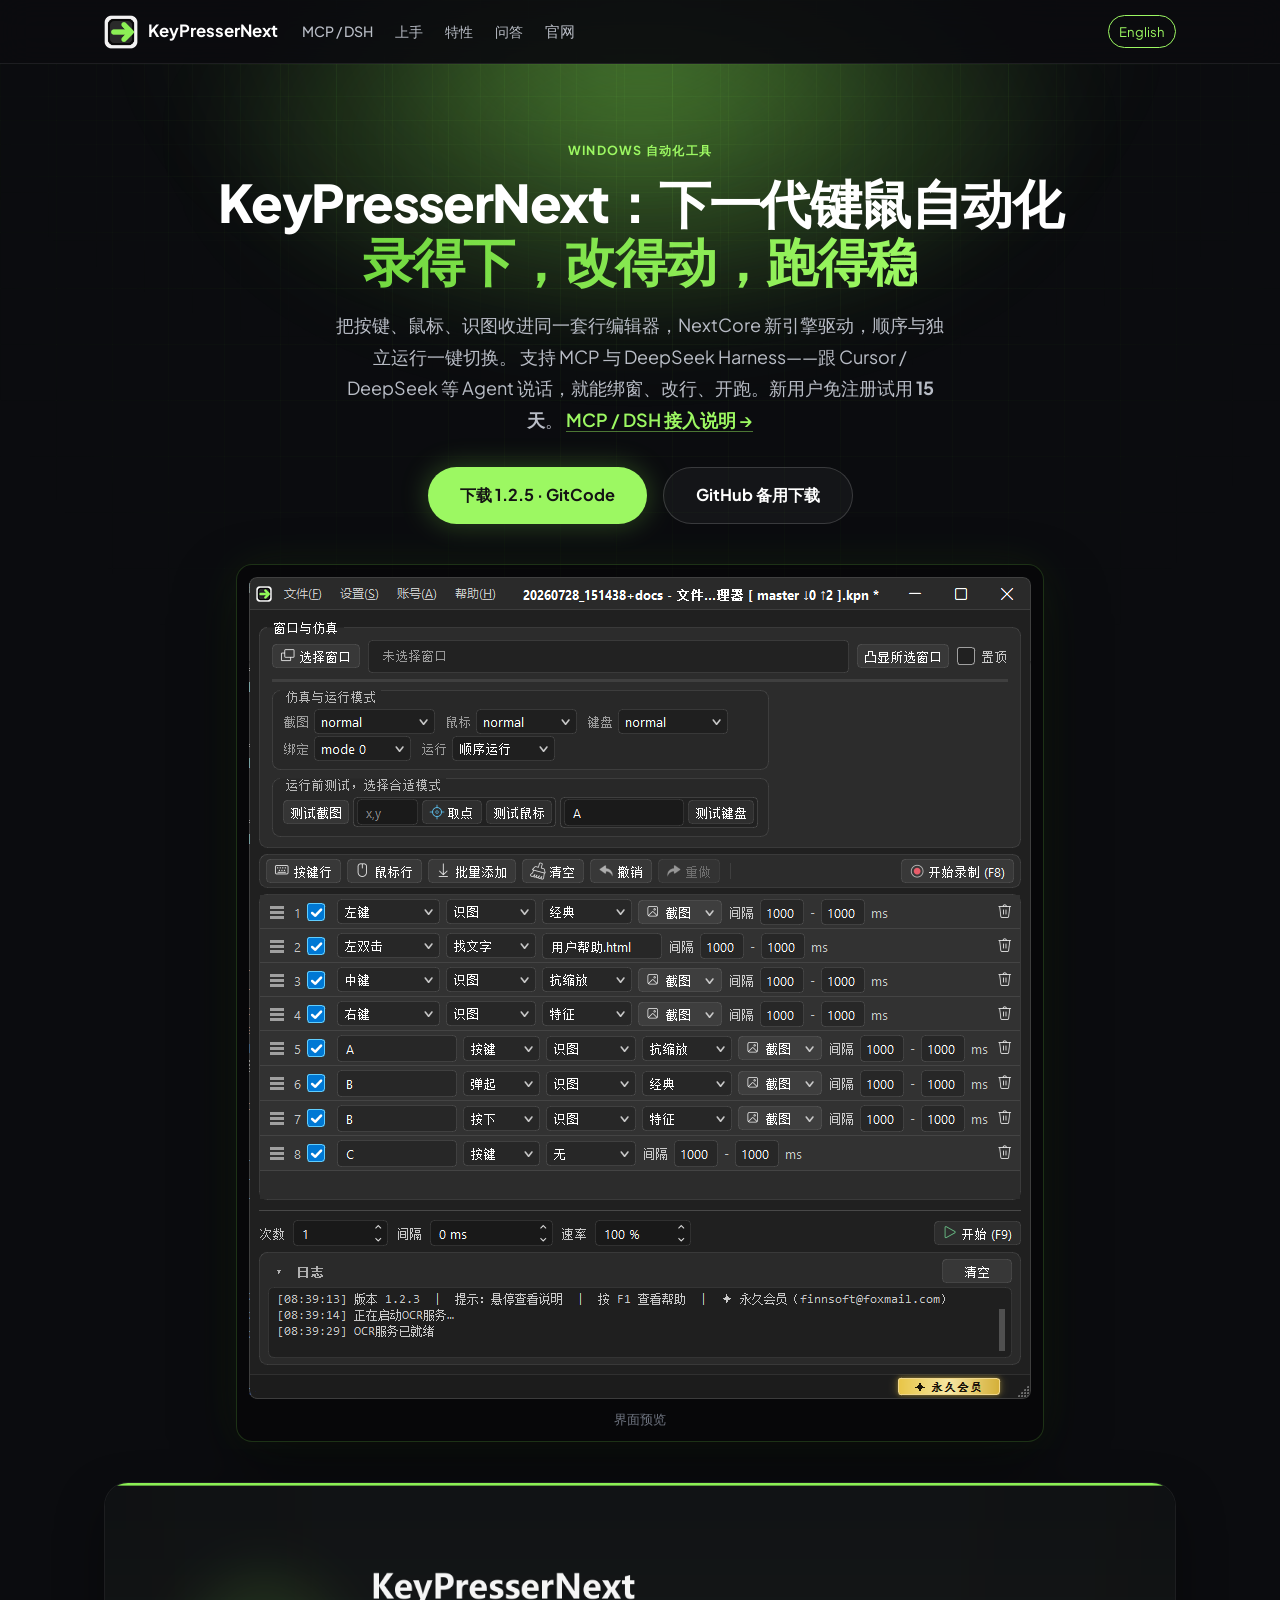
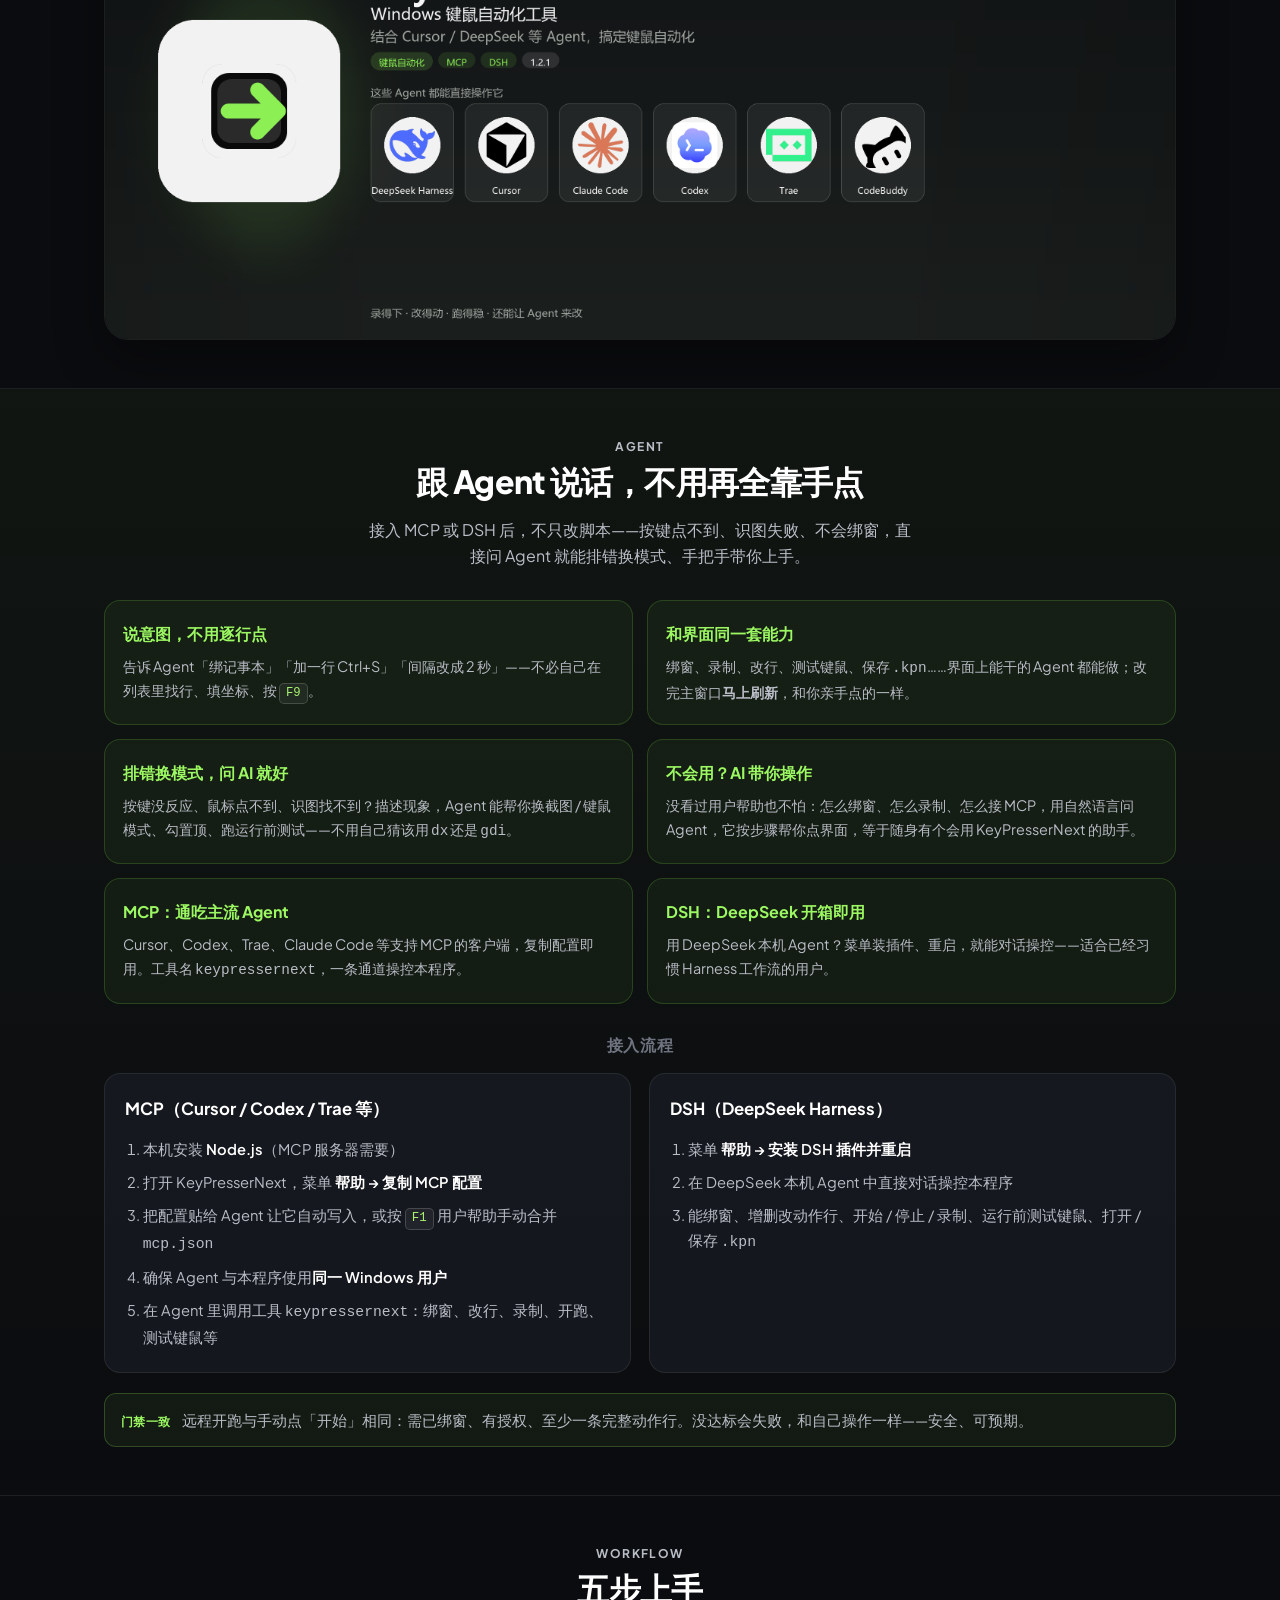
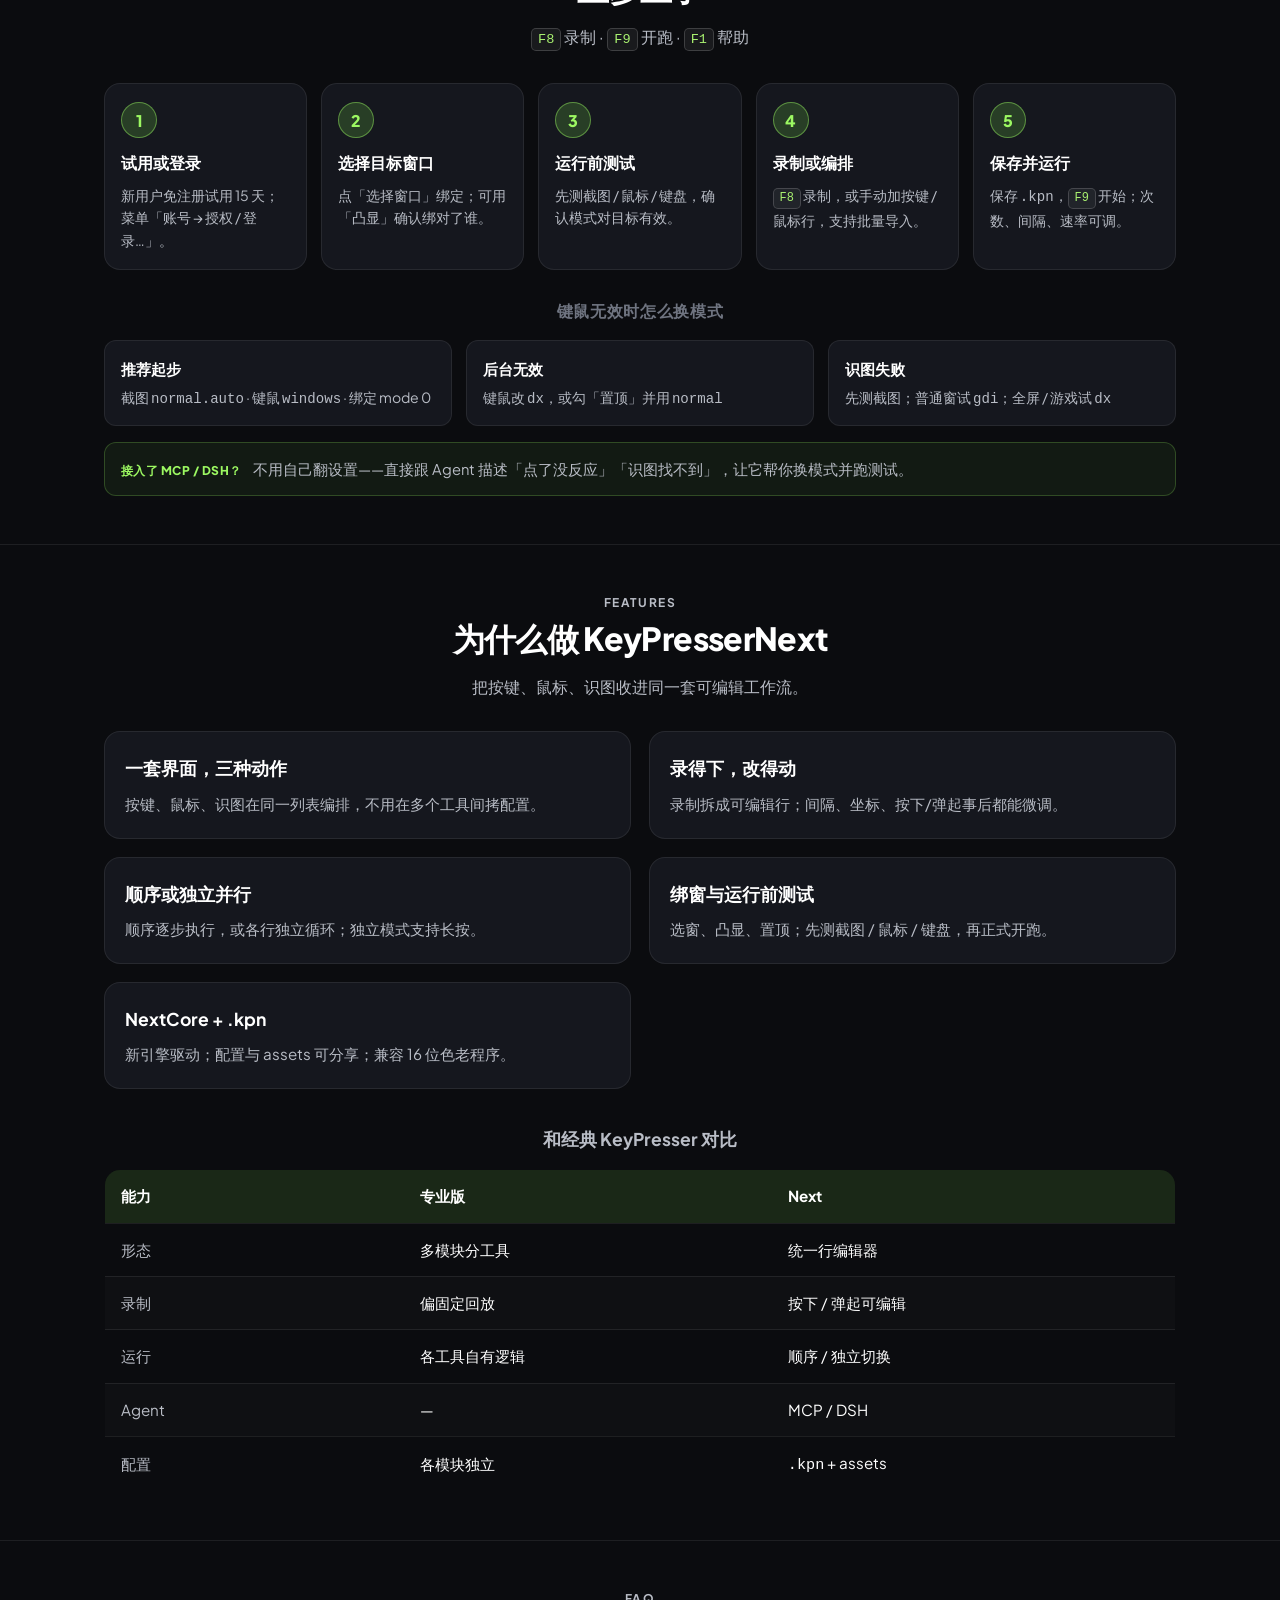
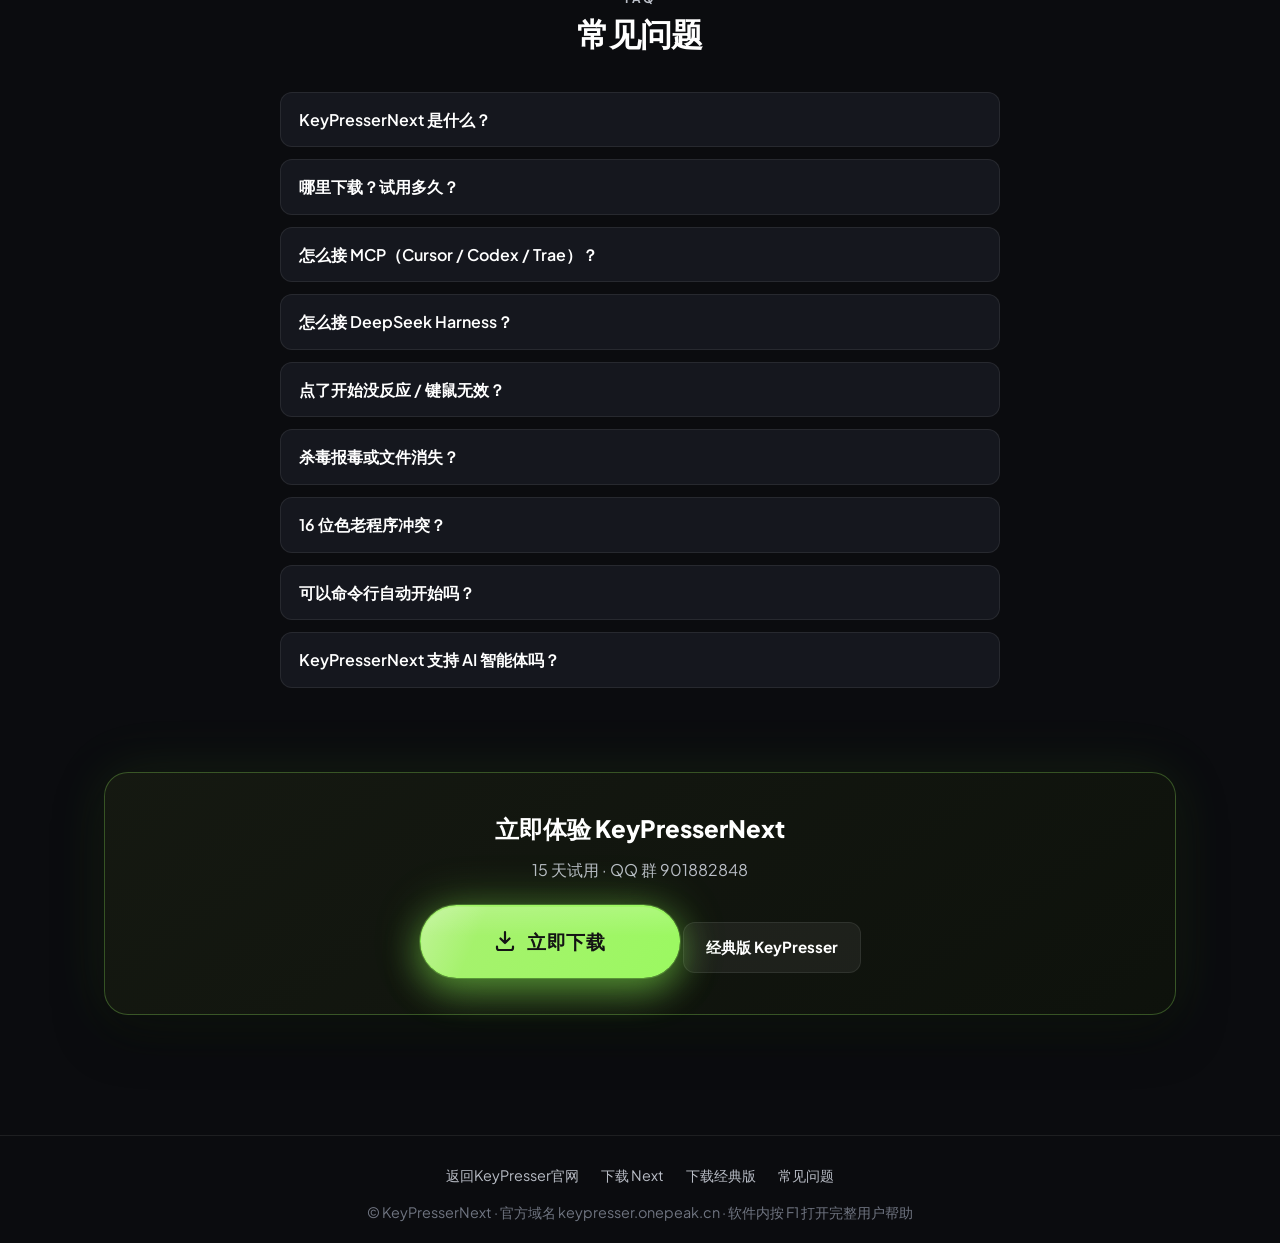
==== index.html @ f45d4921 "Publish the bilingual KeyPresserNext product site" ====
<!DOCTYPE html>
<html lang="zh-CN">
<head>
    <meta charset="UTF-8">
    <meta name="viewport" content="width=device-width, initial-scale=1.0">
    <title>KeyPresserNext 下载｜Windows 键鼠录制、动作编辑与 MCP</title>
    <meta name="description" content="下载 KeyPresserNext，在统一动作编辑器中录制、修改和回放 Windows 键鼠操作，支持识图、窗口绑定及 MCP，提供 15 天试用。">
    <meta name="author" content="KeyPresserNext">
    <meta name="robots" content="index,follow,max-image-preview:large,max-snippet:-1,max-video-preview:-1">
    <meta name="theme-color" content="#101208">
    <meta name="application-name" content="KeyPresserNext">
    <link rel="canonical" href="https://keypressernext.onepeak.cn/">
    <link rel="alternate" hreflang="zh-CN" href="https://keypressernext.onepeak.cn/">
    <link rel="alternate" hreflang="en" href="https://keypressernext.onepeak.cn/en.html">
    <link rel="alternate" hreflang="x-default" href="https://keypressernext.onepeak.cn/">
    <meta property="og:locale:alternate" content="en_US">
    <meta property="og:title" content="KeyPresserNext 下载｜Windows 键鼠录制、动作编辑与 MCP">
    <meta property="og:description" content="下载 KeyPresserNext，在统一动作编辑器中录制、修改和回放 Windows 键鼠操作，支持识图、窗口绑定及 MCP，提供 15 天试用。">
    <meta property="og:type" content="website">
    <meta property="og:url" content="https://keypressernext.onepeak.cn/">
    <meta property="og:site_name" content="KeyPresserNext">
    <meta property="og:locale" content="zh_CN">
    <meta property="og:image" content="https://cdn.jsdelivr.net/gh/wang161113/blogImage@main/img/keypresser-next-ui-1.2.0-dsh.png">
    <meta property="og:image:alt" content="KeyPresserNext 与 DeepSeek Harness 并排联用">
    <meta name="twitter:card" content="summary_large_image">
    <meta name="twitter:title" content="KeyPresserNext 下载｜Windows 键鼠录制、动作编辑与 MCP">
    <meta name="twitter:description" content="下载 KeyPresserNext，在统一动作编辑器中录制、修改和回放 Windows 键鼠操作，支持识图、窗口绑定及 MCP，提供 15 天试用。">
    <meta name="twitter:image" content="https://cdn.jsdelivr.net/gh/wang161113/blogImage@main/img/keypresser-next-ui-1.2.0-dsh.png">
    <meta name="twitter:image:alt" content="KeyPresserNext 与 DeepSeek Harness 联用预览">
    <link rel="icon" href="keypresser-next-logo.png" type="image/png">
    <link rel="shortcut icon" href="keypresser-next-logo.png" type="image/png">
    <link rel="apple-touch-icon" href="keypresser-next-logo.png">
    <link rel="alternate" type="text/plain" href="https://keypresser.onepeak.cn/llms.txt" title="LLM summary">
    <link rel="alternate" type="text/plain" href="https://keypresser.onepeak.cn/llms-full.txt" title="LLM full summary">
    <script type="application/ld+json">
    {
      "@context": "https://schema.org",
      "@graph": [
        {
          "@type": "Organization",
          "@id": "https://keypresser.onepeak.cn/#organization",
          "name": "KeyPresser",
          "url": "https://keypresser.onepeak.cn/",
          "logo": {
            "@type": "ImageObject",
            "url": "https://keypresser.onepeak.cn/logo.png"
          },
          "sameAs": [
            "https://keypresser.onepeak.cn/llms.txt"
          ]
        },
        {
          "@type": "WebSite",
          "@id": "https://keypresser.onepeak.cn/#website",
          "url": "https://keypresser.onepeak.cn/",
          "name": "KeyPresser 官网",
          "inLanguage": "zh-CN",
          "publisher": {
            "@id": "https://keypresser.onepeak.cn/#organization"
          }
        },
        {
          "@type": "WebPage",
          "@id": "https://keypressernext.onepeak.cn/#webpage",
          "url": "https://keypressernext.onepeak.cn/",
          "name": "KeyPresserNext - Windows 自动化行编辑器",
          "headline": "KeyPresserNext：MCP / Agent 直接操控键鼠自动化",
          "description": "KeyPresserNext：统一按键/鼠标/识图行编辑器，支持 MCP 与 DeepSeek Harness 联用、多 Agent 操控与 16 位色兼容；录制可改，顺序与独立运行切换，NextCore 引擎。现已开放下载，新用户可免注册试用 15 天。",
          "datePublished": "2026-07-21",
          "dateModified": "2026-11-22",
          "inLanguage": "zh-CN",
          "isPartOf": {
            "@id": "https://keypresser.onepeak.cn/#website"
          },
          "about": {
            "@id": "https://keypressernext.onepeak.cn/#keypressernext"
          },
          "mainEntity": {
            "@id": "https://keypressernext.onepeak.cn/#keypressernext"
          },
          "primaryImageOfPage": {
            "@type": "ImageObject",
            "url": "https://keypresser.onepeak.cn/keypresser-next-preview.png",
            "width": 782,
            "height": 822,
            "caption": "KeyPresserNext 主界面预览"
          },
          "speakable": {
            "@type": "SpeakableSpecification",
            "cssSelector": [
              ".hero-lead",
              ".faq-a",
              "h1"
            ]
          },
          "significantLink": [
            "https://gitcode.com/wang161019/Keypressernext/releases/download/KeyPresserNext1.2.5/KeyPresserNext-1.2.5-setup.exe",
            "https://www.bilibili.com/video/BV1tk8c6tEES/",
            "https://keypresser.onepeak.cn/",
            "https://keypresser.onepeak.cn/llms.txt"
          ]
        },
        {
          "@type": "VideoObject",
          "@id": "https://keypressernext.onepeak.cn/#demo-video",
          "name": "KeyPresserNext：跟 DeepSeek Harness 说话，就能选窗、改行、开跑",
          "description": "演示 KeyPresserNext 与 DeepSeek Harness 联用：Agent 帮你选窗、改动作行、启动运行。",
          "uploadDate": "2026-08-20",
          "embedUrl": "https://player.bilibili.com/player.html?bvid=BV1tk8c6tEES",
          "contentUrl": "https://www.bilibili.com/video/BV1tk8c6tEES/",
          "thumbnailUrl": "https://cdn.jsdelivr.net/gh/wang161113/blogImage@main/img/keypresser-next-ui-1.2.0-dsh.png",
          "inLanguage": "zh-CN",
          "isPartOf": {
            "@id": "https://keypressernext.onepeak.cn/#webpage"
          }
        },
        {
          "@type": "SoftwareApplication",
          "@id": "https://keypressernext.onepeak.cn/#keypressernext",
          "name": "KeyPresserNext",
          "alternateName": [
            "KeyPresser Next",
            "KPNext",
            "按键助手 Next"
          ],
          "applicationCategory": "UtilitiesApplication",
          "applicationSubCategory": "Automation",
          "operatingSystem": "Windows 10, Windows 11",
          "softwareRequirements": "Windows 10 或更高版本",
          "softwareVersion": "1.2.5",
          "inLanguage": ["zh-CN", "en"],
          "isAccessibleForFree": true,
          "slogan": "录得下，改得动，跑得稳",
          "keywords": "KeyPresserNext,Windows自动化,行编辑器,识图按键,键鼠录制,NextCore,MCP,DeepSeek Harness,DSH,Cursor,16位色,后台按键",
          "featureList": [
            "统一按键 / 鼠标 / 识图行编辑器",
            "录制按下与弹起可分行编辑",
            "顺序运行与独立运行一键切换",
            "窗口绑定、置顶与运行前测试",
            "MCP：菜单「帮助 → 复制 MCP 配置」，工具名 keypressernext；需本机 Node，且与 Agent 同一 Windows 用户",
            "DeepSeek Harness（DSH）联用：Agent 可绑窗、改行、开跑、测试键鼠",
            "兼容 16 位色老程序（软件绘制，避免切回 32 位色）",
            "多种截图 / 键鼠 / 绑定模式（含 normal.auto、windows、dx 等）",
            "批量导入动作行",
            "默认快捷键 F8 录制 / F9 运行，可自定义",
            "命令行打开 .kpn 并 --autorun",
            "新安装免注册试用 15 天",
            "NextCore 新引擎",
            ".kpn 配置与同名 assets 资源目录"
          ],
          "screenshot": "https://keypresser.onepeak.cn/keypresser-next-preview.png",
          "description": "KeyPresserNext 是 KeyPresser 品牌下的下一代 Windows 自动化工具。支持 MCP 与 DeepSeek Harness：Cursor、Claude Code、Codex 等 Agent 可直接选窗、改行、开跑。核心定义：把按键、鼠标点击与识图收进同一套可编辑行列表；录制结果可微调；顺序运行与独立并行一键切换；由 NextCore 驱动。现已开放下载。",
          "url": "https://keypressernext.onepeak.cn/",
          "downloadUrl": "https://gitcode.com/wang161019/Keypressernext/releases/download/KeyPresserNext1.2.5/KeyPresserNext-1.2.5-setup.exe",
          "installUrl": "https://gitcode.com/wang161019/Keypressernext/releases/download/KeyPresserNext1.2.5/KeyPresserNext-1.2.5-setup.exe",
          "image": "https://keypresser.onepeak.cn/keypresser-next-preview.png",
          "publisher": {
            "@id": "https://keypresser.onepeak.cn/#organization"
          },
          "isRelatedTo": {
            "@type": "SoftwareApplication",
            "name": "KeyPresser 专业版",
            "url": "https://keypresser.onepeak.cn/#download",
            "operatingSystem": "Windows"
          },
          "offers": {
            "@type": "Offer",
            "name": "下载安装包（含 15 天试用）",
            "price": "0",
            "priceCurrency": "CNY",
            "availability": "https://schema.org/InStock",
            "url": "https://gitcode.com/wang161019/Keypressernext/releases/download/KeyPresserNext1.2.5/KeyPresserNext-1.2.5-setup.exe",
            "description": "安装包免费下载；新用户免注册试用 15 天，长期使用需会员授权。"
          }
        },
        {
          "@type": "HowTo",
          "@id": "https://keypressernext.onepeak.cn/#howto",
          "name": "如何上手 KeyPresserNext",
          "description": "从试用登录、绑窗、运行前测试到录制运行，约 10 分钟完成首次脚本。",
          "totalTime": "PT10M",
          "estimatedCost": {
            "@type": "MonetaryAmount",
            "currency": "CNY",
            "value": "0"
          },
          "tool": {
            "@type": "HowToTool",
            "name": "KeyPresserNext（Windows）"
          },
          "step": [
            {
              "@type": "HowToStep",
              "position": 1,
              "name": "试用或登录",
              "text": "下载安装后，新用户可免注册试用 15 天；也可在「账号 → 授权 / 登录…」同步会员。"
            },
            {
              "@type": "HowToStep",
              "position": 2,
              "name": "选择目标窗口",
              "text": "点「选择窗口」绑定目标程序；可用「凸显所选窗口」确认，并可置顶。"
            },
            {
              "@type": "HowToStep",
              "position": 3,
              "name": "运行前测试",
              "text": "测试截图 / 鼠标 / 键盘，确认当前仿真模式对目标有效，结果见日志。"
            },
            {
              "@type": "HowToStep",
              "position": 4,
              "name": "录制或手动编排",
              "text": "按 F8 录制，或添加按键行 / 鼠标行；支持识图、取点与批量导入。"
            },
            {
              "@type": "HowToStep",
              "position": 5,
              "name": "保存并运行",
              "text": "保存为 .kpn（识图资源在同名 assets）。按 F9 开始，次数 / 间隔 / 速率可调；再按 F9 停止。"
            }
          ],
          "inLanguage": "zh-CN"
        },
        {
          "@type": "FAQPage",
          "@id": "https://keypressernext.onepeak.cn/#faq",
          "mainEntity": [
            {
              "@type": "Question",
              "name": "KeyPresserNext 是什么？",
              "acceptedAnswer": {
                "@type": "Answer",
                "text": "面向 Windows 的下一代自动化工具：按键、鼠标与识图收进同一套行编辑器；录制可改；顺序 / 独立切换；NextCore 驱动。支持 MCP（帮助 → 复制 MCP 配置，工具名 keypressernext）与 DSH。"
              }
            },
            {
              "@type": "Question",
              "name": "哪里下载？试用多久？",
              "acceptedAnswer": {
                "@type": "Answer",
                "text": "点本页的 GitCode 或 GitHub 下载按钮，或打开 安装包链接。新安装免注册试用 15 天。经典版仍在 官网。试用结束后，继续使用需要会员授权。"
              }
            },
            {
              "@type": "Question",
              "name": "怎么接 MCP（Cursor / Codex / Trae）？",
              "acceptedAnswer": {
                "@type": "Answer",
                "text": "菜单 帮助 → 复制 MCP 配置，贴给 Agent 或手动合并 mcp.json。需本机 Node；Agent 与本程序同一 Windows 用户。工具名 keypressernext。"
              }
            },
            {
              "@type": "Question",
              "name": "怎么接 DeepSeek Harness？",
              "acceptedAnswer": {
                "@type": "Answer",
                "text": "菜单 帮助 → 安装 DSH 插件并重启。"
              }
            },
            {
              "@type": "Question",
              "name": "点了开始没反应 / 键鼠无效？",
              "acceptedAnswer": {
                "@type": "Answer",
                "text": "先绑窗、确认授权、至少一条启用行。键鼠可改 dx / normal 或勾置顶；识图先「测试截图」。看日志。已接 MCP / DSH 的话，直接跟 Agent 描述现象，让它帮你换模式。"
              }
            },
            {
              "@type": "Question",
              "name": "杀毒报毒或文件消失？",
              "acceptedAnswer": {
                "@type": "Answer",
                "text": "多为误报。从隔离区还原 KeyPresserNext.exe / NextCore.dll，安装目录加入信任。"
              }
            },
            {
              "@type": "Question",
              "name": "16 位色老程序冲突？",
              "acceptedAnswer": {
                "@type": "Answer",
                "text": "设置勾选 兼容 16 位色程序；勾上后下次启动生效。"
              }
            },
            {
              "@type": "Question",
              "name": "可以命令行自动开始吗？",
              "acceptedAnswer": {
                "@type": "Answer",
                "text": "KeyPresserNext.exe \"D:\\foo.kpn\" --autorun。已打开则转到已有窗口。"
              }
            },
            {
              "@type": "Question",
              "name": "KeyPresserNext 支持 AI 智能体吗？",
              "acceptedAnswer": {
                "@type": "Answer",
                "text": "支持 MCP 和 DeepSeek Harness（DSH）。智能体可以绑定目标窗口、编辑动作行、运行脚本并测试键鼠输入。"
              }
            }
          ],
          "inLanguage": "zh-CN",
          "url": "https://keypressernext.onepeak.cn/#faq"
        },
        {
          "@type": "BreadcrumbList",
          "@id": "https://keypressernext.onepeak.cn/#breadcrumb",
          "itemListElement": [
            {
              "@type": "ListItem",
              "position": 1,
              "name": "首页",
              "item": "https://keypresser.onepeak.cn/"
            },
            {
              "@type": "ListItem",
              "position": 2,
              "name": "KeyPresserNext",
              "item": "https://keypressernext.onepeak.cn/"
            }
          ]
        }
      ]
    }
    </script>
    <link rel="preconnect" href="https://fonts.googleapis.com">
    <link rel="preconnect" href="https://fonts.gstatic.com" crossorigin>
    <link href="https://fonts.googleapis.com/css2?family=Plus+Jakarta+Sans:wght@400;500;600;700;800&display=swap" rel="stylesheet">
    <style>
        :root {
            --bg: #0b0c0f;
            --bg-muted: #14161b;
            --text: #ffffff;
            --text-secondary: #b9bdc6;
            --text-muted: #6f7480;
            --border: rgba(255, 255, 255, 0.08);
            --accent: #88F050;
            --accent-bright: #9CF862;
            --accent-dim: #72D840;
            --accent-deep: #58B830;
            --accent-soft: #A8F070;
            --accent-text: #141414;
            --accent-glow: rgba(136, 240, 80, 0.28);
            --radius: 16px;
            --radius-lg: 24px;
            --font: 'Plus Jakarta Sans', -apple-system, BlinkMacSystemFont, 'Segoe UI', 'Microsoft YaHei', sans-serif;
            --nav-h: 64px;
            --max-w: 1120px;
        }
        * { margin: 0; padding: 0; box-sizing: border-box; }
        html { scroll-behavior: smooth; }
        body {
            font-family: var(--font);
            background: var(--bg);
            color: var(--text);
            line-height: 1.6;
            min-height: 100vh;
        }
        a { color: var(--accent-bright); }
        .bg-scene {
            position: fixed;
            inset: 0;
            pointer-events: none;
            z-index: 0;
            overflow: hidden;
        }
        .bg-spotlight {
            position: absolute;
            width: 70%;
            height: 50%;
            left: 15%;
            top: -10%;
            background: radial-gradient(ellipse, var(--accent-glow) 0%, transparent 70%);
            filter: blur(40px);
        }
        .bg-mesh {
            position: absolute;
            inset: 0;
            background-image:
                linear-gradient(rgba(136, 240, 80, 0.05) 1px, transparent 1px),
                linear-gradient(90deg, rgba(136, 240, 80, 0.05) 1px, transparent 1px);
            background-size: 48px 48px;
            mask-image: radial-gradient(ellipse 80% 60% at 50% 0%, #000 10%, transparent 75%);
            -webkit-mask-image: radial-gradient(ellipse 80% 60% at 50% 0%, #000 10%, transparent 75%);
        }
        .container {
            max-width: var(--max-w);
            margin: 0 auto;
            padding: 0 24px;
            position: relative;
            z-index: 1;
        }
        .site-nav {
            position: sticky;
            top: 0;
            z-index: 1000;
            height: var(--nav-h);
            background: rgba(11, 12, 15, 0.82);
            backdrop-filter: blur(16px);
            -webkit-backdrop-filter: blur(16px);
            border-bottom: 1px solid var(--border);
        }
        .nav-inner {
            max-width: var(--max-w);
            margin: 0 auto;
            padding: 0 24px;
            height: 100%;
            display: flex;
            align-items: center;
            justify-content: space-between;
            gap: 24px;
        }
        .nav-brand {
            display: flex;
            align-items: center;
            gap: 10px;
            text-decoration: none;
            color: var(--text);
            font-weight: 700;
            font-size: 1.05em;
        }
        .nav-brand img {
            width: 34px;
            height: 34px;
            object-fit: contain;
        }
        .nav-links {
            display: flex;
            align-items: center;
            gap: 22px;
            flex-wrap: wrap;
        }
        .nav-links a {
            color: var(--text-secondary);
            text-decoration: none;
            font-size: 0.92em;
            font-weight: 500;
        }
        .nav-links a:hover,
        .nav-links a.is-active { color: var(--accent-bright); }

        .hero {
            text-align: center;
            padding: 72px 0 48px;
            position: relative;
            overflow: hidden;
            isolation: isolate;
        }
        .hero::before,
        .hero::after {
            content: '';
            position: absolute;
            pointer-events: none;
            z-index: 0;
        }
        .hero::before {
            width: 1000px;
            height: 560px;
            top: -300px;
            left: 50%;
            transform: translateX(-50%);
            background: radial-gradient(ellipse, rgba(136, 240, 80, 0.32) 0%, rgba(136, 240, 80, 0.08) 40%, transparent 72%);
            filter: blur(30px);
            animation: heroGlowPulse 8s ease-in-out infinite;
        }
        .hero::after {
            inset: 0;
            background-image:
                linear-gradient(rgba(136, 240, 80, 0.06) 1px, transparent 1px),
                linear-gradient(90deg, rgba(136, 240, 80, 0.06) 1px, transparent 1px);
            background-size: 56px 56px;
            mask-image: radial-gradient(ellipse 85% 60% at 50% 0%, #000 8%, transparent 72%);
            -webkit-mask-image: radial-gradient(ellipse 85% 60% at 50% 0%, #000 8%, transparent 72%);
            opacity: 0.85;
        }
        .hero > .container {
            position: relative;
            z-index: 1;
        }
        .hero .section-eyebrow {
            display: inline-block;
            font-size: 0.78em;
            font-weight: 700;
            letter-spacing: 0.1em;
            text-transform: uppercase;
            color: var(--accent-bright);
            margin-bottom: 12px;
        }
        .hero-title {
            font-size: clamp(2rem, 4.5vw, 3.25rem);
            font-weight: 800;
            line-height: 1.12;
            letter-spacing: -0.03em;
            color: var(--text);
            margin-bottom: 20px;
        }
        .hero-accent {
            background: linear-gradient(90deg, var(--accent-dim) 0%, var(--accent-bright) 100%);
            -webkit-background-clip: text;
            -webkit-text-fill-color: transparent;
            background-clip: text;
            font-weight: 800;
        }
        .hero-lead {
            font-size: 1.125rem;
            color: var(--text-secondary);
            max-width: 620px;
            margin: 0 auto;
            line-height: 1.75;
        }
        .hero-lead a {
            color: var(--accent-bright);
            font-weight: 600;
            text-decoration: none;
            border-bottom: 1px solid rgba(156, 248, 98, 0.45);
        }
        .hero-lead a:hover {
            color: var(--accent);
        }
        .hero-download-buttons {
            display: flex;
            justify-content: center;
            gap: 16px;
            margin-top: 32px;
            flex-wrap: wrap;
        }
        .download-btn {
            display: inline-flex;
            align-items: center;
            justify-content: center;
            gap: 10px;
            padding: 14px 32px;
            min-width: 168px;
            border-radius: 999px;
            text-decoration: none;
            font-size: 1.02em;
            font-weight: 700;
            transition: transform 0.2s ease, box-shadow 0.2s ease, background 0.2s ease, border-color 0.2s ease;
        }
        .download-btn.primary {
            background: var(--accent-bright);
            color: var(--accent-text);
            box-shadow: 0 0 28px rgba(136, 240, 80, 0.28);
        }
        .download-btn.primary:hover {
            background: var(--accent-soft);
            box-shadow: 0 0 36px rgba(156, 248, 98, 0.38);
            transform: translateY(-2px);
        }
        .download-btn.secondary {
            background: rgba(255, 255, 255, 0.04);
            color: var(--text);
            border: 1px solid rgba(255, 255, 255, 0.16);
        }
        .download-btn.secondary:hover {
            background: rgba(255, 255, 255, 0.08);
            border-color: rgba(255, 255, 255, 0.22);
            transform: translateY(-2px);
        }
        @keyframes heroGlowPulse {
            0%, 100% { opacity: 0.85; transform: translateX(-50%) scale(1); }
            50% { opacity: 1; transform: translateX(-50%) scale(1.04); }
        }
        .hero .preview-block {
            border-color: rgba(136, 240, 80, 0.18);
            box-shadow: 0 24px 64px rgba(0, 0, 0, 0.45), 0 0 48px rgba(136, 240, 80, 0.08);
        }
        .hero-promo {
            margin: 40px auto 0;
            max-width: 1120px;
            border-radius: var(--radius-lg);
            overflow: hidden;
            border: 1px solid rgba(255, 255, 255, 0.08);
            background: #0a0b0d;
            box-shadow: 0 20px 48px rgba(0, 0, 0, 0.35);
            cursor: zoom-in;
        }
        .hero-promo img {
            display: block;
            width: 100%;
            height: auto;
        }
        .feature-grid-tight .feature-card {
            padding: 22px 20px;
        }
        .feature-grid-tight .feature-num { display: none; }
        .btn {
            display: inline-flex;
            align-items: center;
            justify-content: center;
            gap: 10px;
            padding: 12px 22px;
            border-radius: 12px;
            font-weight: 700;
            font-size: 0.95rem;
            text-decoration: none;
            transition: transform 0.2s ease, filter 0.2s ease, box-shadow 0.2s ease;
        }
        .btn:hover { transform: translateY(-1px); filter: brightness(1.06); }
        .btn-primary {
            color: var(--accent-text);
            background: linear-gradient(135deg, var(--accent-dim), var(--accent-bright));
            box-shadow: 0 8px 24px rgba(136, 240, 80, 0.35);
        }
        .btn-download {
            position: relative;
            overflow: hidden;
            isolation: isolate;
            min-width: 260px;
            padding: 20px 44px;
            border-radius: 999px;
            font-size: 1.2rem;
            font-weight: 800;
            letter-spacing: 0.04em;
            color: var(--accent-text);
            border: 1px solid rgba(156, 248, 98, 0.35);
            background:
                linear-gradient(120deg, var(--accent-soft) 0%, var(--accent-bright) 42%, var(--accent) 78%, var(--accent-dim) 100%);
            background-size: 220% 220%;
            box-shadow:
                0 0 0 1px rgba(156, 248, 98, 0.25),
                0 14px 36px rgba(136, 240, 80, 0.45),
                0 0 48px rgba(136, 240, 80, 0.28);
            animation: downloadPulse 2.6s ease-in-out infinite, downloadSheen 5s linear infinite;
            transition: transform 0.22s ease, box-shadow 0.22s ease, filter 0.22s ease;
        }
        .btn-download::before {
            content: "";
            position: absolute;
            inset: -40% -60%;
            background: linear-gradient(
                105deg,
                transparent 35%,
                rgba(255, 255, 255, 0.38) 50%,
                transparent 65%
            );
            transform: translateX(-30%) rotate(8deg);
            animation: downloadSweep 3.2s ease-in-out infinite;
            pointer-events: none;
            z-index: 0;
        }
        .btn-download::after {
            content: "";
            position: absolute;
            inset: 1px;
            border-radius: inherit;
            background: linear-gradient(180deg, rgba(255,255,255,0.16), transparent 42%);
            pointer-events: none;
            z-index: 0;
        }
        .btn-download > * {
            position: relative;
            z-index: 1;
        }
        .btn-download .dl-icon {
            width: 1.25em;
            height: 1.25em;
            flex-shrink: 0;
        }
        .btn-download:hover {
            transform: translateY(-3px) scale(1.03);
            filter: brightness(1.08);
            box-shadow:
                0 0 0 1px rgba(168, 248, 112, 0.55),
                0 18px 44px rgba(136, 240, 80, 0.55),
                0 0 72px rgba(156, 248, 98, 0.42);
        }
        .btn-download:active {
            transform: translateY(-1px) scale(0.99);
        }
        .btn-download:focus-visible {
            outline: 2px solid var(--accent-bright);
            outline-offset: 4px;
        }
        @keyframes downloadPulse {
            0%, 100% {
                box-shadow:
                    0 0 0 1px rgba(156, 248, 98, 0.25),
                    0 14px 36px rgba(136, 240, 80, 0.42),
                    0 0 40px rgba(136, 240, 80, 0.24);
            }
            50% {
                box-shadow:
                    0 0 0 1px rgba(168, 248, 112, 0.45),
                    0 16px 42px rgba(136, 240, 80, 0.52),
                    0 0 64px rgba(156, 248, 98, 0.38);
            }
        }
        @keyframes downloadSheen {
            0% { background-position: 0% 50%; }
            50% { background-position: 100% 50%; }
            100% { background-position: 0% 50%; }
        }
        @keyframes downloadSweep {
            0%, 55% { transform: translateX(-40%) rotate(8deg); opacity: 0; }
            60% { opacity: 1; }
            78% { transform: translateX(40%) rotate(8deg); opacity: 0.85; }
            100% { transform: translateX(55%) rotate(8deg); opacity: 0; }
        }
        @media (prefers-reduced-motion: reduce) {
            .btn-download,
            .btn-download::before {
                animation: none;
            }
        }
        .btn-ghost {
            color: var(--text);
            background: rgba(255, 255, 255, 0.06);
            border: 1px solid var(--border);
        }
        .btn-disabled {
            color: rgba(255, 255, 255, 0.5);
            background: rgba(255, 255, 255, 0.06);
            border: 1px dashed rgba(255, 255, 255, 0.18);
            cursor: default;
            user-select: none;
        }
        .btn-disabled:hover { transform: none; filter: none; }

        .preview-block {
            width: fit-content;
            max-width: 100%;
            margin: 40px auto 0;
            padding: 12px;
            border-radius: 16px;
            border: 1px solid rgba(136, 240, 80, 0.14);
            background: rgba(0, 0, 0, 0.35);
            box-shadow: 0 24px 64px rgba(0, 0, 0, 0.45), 0 0 32px rgba(136, 240, 80, 0.06);
        }
        .preview-block img {
            display: block;
            width: 782px;
            height: 822px;
            max-width: none;
            border-radius: 8px;
            cursor: zoom-in;
        }
        .preview-caption {
            margin-top: 10px;
            font-size: 13px;
            color: var(--text-muted);
            text-align: center;
        }

        .section {
            padding: 48px 0;
            border-top: 1px solid var(--border);
            scroll-margin-top: calc(var(--nav-h) + 12px);
        }
        .section-agent {
            background: linear-gradient(180deg, rgba(136, 240, 80, 0.04) 0%, transparent 100%);
        }
        .section-head {
            text-align: center;
            margin-bottom: 32px;
        }
        .section-eyebrow {
            font-size: 12px;
            font-weight: 700;
            letter-spacing: 0.12em;
            text-transform: uppercase;
            color: var(--accent-bright);
            margin-bottom: 10px;
        }
        .section-head h2 {
            font-size: clamp(1.5rem, 3vw, 2rem);
            font-weight: 800;
            letter-spacing: -0.02em;
            margin-bottom: 10px;
        }
        .section-head p {
            color: var(--text-secondary);
            max-width: 34em;
            margin: 0 auto;
        }

        .feature-grid {
            display: grid;
            grid-template-columns: repeat(2, minmax(0, 1fr));
            gap: 18px;
        }
        .feature-card {
            padding: 22px 22px 20px;
            border-radius: var(--radius);
            background: rgba(26, 29, 36, 0.72);
            border: 1px solid var(--border);
        }
        .feature-card h3 {
            font-size: 1.1rem;
            font-weight: 700;
            margin-bottom: 8px;
        }
        .feature-card p {
            color: var(--text-secondary);
            font-size: 0.95rem;
            line-height: 1.65;
        }
        .feature-num {
            display: inline-block;
            font-size: 12px;
            font-weight: 700;
            color: var(--accent-bright);
            letter-spacing: 0.06em;
            margin-bottom: 8px;
        }

        .compare-table {
            width: 100%;
            border-collapse: collapse;
            font-size: 0.95rem;
            overflow: hidden;
            border-radius: var(--radius);
            border: 1px solid var(--border);
        }
        .compare-table th,
        .compare-table td {
            padding: 14px 16px;
            text-align: left;
            border-bottom: 1px solid var(--border);
        }
        .compare-table th {
            background: rgba(136, 240, 80, 0.12);
            font-weight: 700;
        }
        .compare-table tr:last-child td { border-bottom: none; }
        .compare-table td:first-child {
            color: var(--text-secondary);
            width: 28%;
        }
        .compare-table tbody tr:nth-child(even) {
            background: rgba(255, 255, 255, 0.02);
        }

        .steps {
            display: grid;
            grid-template-columns: repeat(3, minmax(0, 1fr));
            gap: 20px;
        }
        .step {
            text-align: center;
            padding: 8px 12px;
        }
        .step-n {
            width: 36px;
            height: 36px;
            margin: 0 auto 12px;
            border-radius: 50%;
            display: flex;
            align-items: center;
            justify-content: center;
            font-weight: 800;
            background: rgba(136, 240, 80, 0.18);
            border: 1px solid rgba(156, 248, 98, 0.45);
            color: var(--accent-bright);
        }
        .step h3 {
            font-size: 1.05rem;
            margin-bottom: 6px;
        }
        .step p {
            color: var(--text-secondary);
            font-size: 0.92rem;
        }

        .cta-band {
            margin: 24px 0 72px;
            padding: 36px 28px;
            border-radius: var(--radius-lg);
            text-align: center;
            background:
                linear-gradient(145deg, rgba(22, 26, 18, 0.95) 0%, rgba(14, 18, 12, 0.98) 100%);
            border: 1px solid rgba(156, 248, 98, 0.28);
            box-shadow: 0 20px 50px rgba(0, 0, 0, 0.35), 0 0 60px rgba(136, 240, 80, 0.1);
        }
        .cta-band h2 {
            font-size: 1.5rem;
            font-weight: 800;
            margin-bottom: 10px;
        }
        .cta-band p {
            color: var(--text-secondary);
            margin-bottom: 22px;
        }
        .cta-band .qq {
            display: inline-block;
            margin-top: 14px;
            padding: 10px 16px;
            border-radius: 10px;
            background: rgba(136, 240, 80, 0.15);
            border: 1px solid rgba(156, 248, 98, 0.35);
            font-weight: 600;
            user-select: text;
        }

        .faq-list {
            max-width: 720px;
            margin: 0 auto;
        }
        .faq-list details {
            border: 1px solid var(--border);
            border-radius: 12px;
            background: rgba(26, 29, 36, 0.72);
            margin-bottom: 12px;
            padding: 0;
        }
        .faq-list summary {
            cursor: pointer;
            padding: 14px 18px;
            font-weight: 600;
            list-style: none;
        }
        .faq-list summary::-webkit-details-marker { display: none; }
        .faq-list .faq-a {
            padding: 0 18px 14px;
            color: var(--text-secondary);
            font-size: 0.95rem;
            line-height: 1.65;
        }

        footer {
            border-top: 1px solid var(--border);
            padding: 28px 0;
            color: var(--text-muted);
            font-size: 0.9rem;
            text-align: center;
            position: relative;
            z-index: 1;
        }
        footer a {
            color: var(--text-secondary);
            text-decoration: none;
            margin: 0 10px;
        }
        footer a:hover { color: var(--accent-bright); }

        .image-modal {
            display: none;
            position: fixed;
            z-index: 10000;
            inset: 0;
            background: rgba(0, 0, 0, 0.9);
        }
        .image-modal-content {
            max-width: 90%;
            max-height: 90%;
            position: absolute;
            top: 50%;
            left: 50%;
            transform: translate(-50%, -50%);
        }
        .close-modal {
            position: absolute;
            top: 20px;
            right: 35px;
            color: #fff;
            font-size: 40px;
            font-weight: bold;
            cursor: pointer;
            z-index: 10001;
        }

        @media (max-width: 800px) {
            .feature-grid,
            .steps { grid-template-columns: 1fr; }
            .hero { padding: 48px 0 32px; }
            .hero-title { font-size: clamp(1.75rem, 6vw, 2.5rem); }
            .hero-lead { font-size: 1rem; }
            .download-btn {
                min-width: min(100%, 200px);
                width: 100%;
                max-width: 280px;
            }
            .hero-promo { border-radius: 14px; }
            .preview-block img {
                width: 100%;
                height: auto;
                max-width: 782px;
            }
            .nav-links { gap: 14px; }
            .compare-table { font-size: 0.85rem; }
            .compare-table th,
            .compare-table td { padding: 10px 12px; }
            .btn-download {
                min-width: min(100%, 280px);
                width: 100%;
                max-width: 320px;
                padding: 18px 28px;
                font-size: 1.1rem;
            }
        }
        /* enrich:start */
        kbd {
            display: inline-block;
            padding: 1px 6px;
            border-radius: 5px;
            border: 1px solid rgba(255, 255, 255, 0.16);
            background: rgba(255, 255, 255, 0.06);
            font-family: Consolas, "Cascadia Mono", "Courier New", monospace;
            font-size: 0.85em;
            line-height: 1.4;
            color: var(--accent-soft);
        }
        .chip-row {
            display: flex;
            flex-wrap: wrap;
            gap: 8px;
            justify-content: center;
            margin: 0 auto 28px;
            max-width: 720px;
        }
        .chip {
            display: inline-flex;
            align-items: center;
            gap: 6px;
            padding: 6px 12px;
            border-radius: 999px;
            font-size: 12.5px;
            font-weight: 600;
            color: var(--text-secondary);
            background: rgba(255, 255, 255, 0.04);
            border: 1px solid var(--border);
        }
        .chip em {
            font-style: normal;
            color: var(--accent-bright);
            font-weight: 800;
        }
        .cap-grid {
            display: grid;
            grid-template-columns: repeat(3, minmax(0, 1fr));
            gap: 18px;
        }
        .cap-card {
            padding: 22px;
            border-radius: var(--radius);
            background: rgba(26, 29, 36, 0.72);
            border: 1px solid var(--border);
        }
        .cap-card h3 {
            font-size: 1.05rem;
            font-weight: 700;
            margin-bottom: 10px;
        }
        .cap-card ul {
            margin: 0;
            padding-left: 1.1em;
            color: var(--text-secondary);
            font-size: 0.92rem;
            line-height: 1.7;
        }
        .cap-card li + li { margin-top: 4px; }
        .kv-grid {
            display: grid;
            gap: 10px;
            max-width: 860px;
            margin: 0 auto;
        }
        .kv-item {
            display: grid;
            grid-template-columns: 140px minmax(0, 1fr);
            gap: 12px;
            padding: 12px 16px;
            border-radius: 12px;
            background: rgba(26, 29, 36, 0.72);
            border: 1px solid var(--border);
            align-items: start;
        }
        .kv-item .k {
            font-weight: 700;
            font-size: 0.92rem;
            color: #fff;
        }
        .kv-item .v {
            color: var(--text-secondary);
            font-size: 0.92rem;
            line-height: 1.6;
        }
        .mode-grid {
            display: grid;
            grid-template-columns: repeat(3, minmax(0, 1fr));
            gap: 14px;
            margin-top: 8px;
        }
        .mode-card {
            padding: 16px 16px 14px;
            border-radius: 12px;
            background: rgba(26, 29, 36, 0.72);
            border: 1px solid var(--border);
        }
        .mode-card .name {
            font-weight: 700;
            font-size: 0.95rem;
            margin-bottom: 6px;
            display: flex;
            align-items: center;
            gap: 8px;
            flex-wrap: wrap;
        }
        .mode-card p {
            color: var(--text-secondary);
            font-size: 0.88rem;
            line-height: 1.55;
            margin: 0;
        }
        .badge {
            display: inline-block;
            padding: 2px 8px;
            border-radius: 999px;
            font-size: 11px;
            font-weight: 700;
            color: var(--accent-bright);
            background: rgba(136, 240, 80, 0.15);
            border: 1px solid rgba(156, 248, 98, 0.32);
        }
        .callout {
            max-width: 860px;
            margin: 20px auto 0;
            padding: 14px 16px;
            border-radius: 12px;
            border: 1px solid rgba(156, 248, 98, 0.22);
            background: rgba(136, 240, 80, 0.06);
            color: var(--text-secondary);
            font-size: 0.92rem;
            line-height: 1.65;
        }
        .callout.warn {
            border-color: rgba(201, 162, 39, 0.35);
            background: rgba(201, 162, 39, 0.08);
        }
        .callout .lbl {
            display: inline-block;
            font-weight: 800;
            color: var(--accent-bright);
            margin-right: 8px;
            font-size: 12px;
            letter-spacing: 0.04em;
            text-transform: uppercase;
        }
        .callout.warn .lbl { color: #e6c86a; }
        .trial-band {
            display: grid;
            grid-template-columns: 1.2fr 1fr;
            gap: 18px;
            align-items: stretch;
        }
        .trial-card {
            padding: 24px;
            border-radius: var(--radius);
            background: rgba(26, 29, 36, 0.72);
            border: 1px solid var(--border);
        }
        .trial-card h3 {
            font-size: 1.1rem;
            margin-bottom: 10px;
        }
        .trial-card p,
        .trial-card li {
            color: var(--text-secondary);
            font-size: 0.94rem;
            line-height: 1.65;
        }
        .trial-card ul {
            margin: 8px 0 0;
            padding-left: 1.15em;
        }
        .trial-card li + li { margin-top: 6px; }
        .hotkey-row {
            display: flex;
            flex-wrap: wrap;
            gap: 10px;
            justify-content: center;
            margin-top: 28px;
        }
        .hotkey-pill {
            display: inline-flex;
            align-items: center;
            gap: 8px;
            padding: 8px 14px;
            border-radius: 10px;
            background: rgba(255, 255, 255, 0.04);
            border: 1px solid var(--border);
            font-size: 0.9rem;
            color: var(--text-secondary);
        }
        .hotkey-pill strong { color: #fff; font-weight: 700; }
        .steps-5 {
            display: grid;
            grid-template-columns: repeat(5, minmax(0, 1fr));
            gap: 14px;
        }
        .step-rich {
            text-align: left;
            padding: 18px 16px;
            border-radius: var(--radius);
            background: rgba(26, 29, 36, 0.72);
            border: 1px solid var(--border);
        }
        .step-rich .step-n {
            margin: 0 0 12px;
        }
        .step-rich h3 {
            font-size: 1rem;
            margin-bottom: 8px;
        }
        .step-rich p {
            color: var(--text-secondary);
            font-size: 0.88rem;
            line-height: 1.6;
        }
        .agent-flow-grid {
            display: grid;
            grid-template-columns: repeat(2, minmax(0, 1fr));
            gap: 18px;
            margin-bottom: 20px;
        }
        .agent-benefits {
            display: grid;
            grid-template-columns: repeat(2, minmax(0, 1fr));
            gap: 14px;
            margin-bottom: 28px;
        }
        .agent-benefit {
            padding: 20px 18px;
            border-radius: var(--radius);
            background: rgba(136, 240, 80, 0.05);
            border: 1px solid rgba(136, 240, 80, 0.18);
        }
        .agent-benefit h3 {
            font-size: 1rem;
            margin-bottom: 8px;
            color: var(--accent-bright);
        }
        .agent-benefit p {
            color: var(--text-secondary);
            font-size: 0.9rem;
            line-height: 1.65;
            margin: 0;
        }
        .agent-flow-title {
            font-size: 1rem;
            font-weight: 700;
            color: var(--text-muted);
            text-align: center;
            margin-bottom: 16px;
            letter-spacing: 0.04em;
            text-transform: uppercase;
        }
        .compare-inline {
            margin-top: 36px;
        }
        .compare-inline h3 {
            text-align: center;
            font-size: 1.1rem;
            font-weight: 700;
            margin-bottom: 16px;
            color: var(--text-secondary);
        }
        .workflow-modes {
            margin-top: 28px;
        }
        .workflow-modes .mode-grid {
            margin-top: 0;
        }
        .agent-flow-card {
            padding: 22px 20px;
            border-radius: var(--radius);
            background: rgba(26, 29, 36, 0.72);
            border: 1px solid var(--border);
        }
        .agent-flow-card h3 {
            font-size: 1.05rem;
            margin-bottom: 14px;
        }
        .agent-steps {
            margin: 0;
            padding-left: 1.2em;
            color: var(--text-secondary);
            font-size: 0.92rem;
            line-height: 1.7;
        }
        .agent-steps li + li { margin-top: 8px; }
        .agent-steps strong { color: #fff; font-weight: 600; }
        .nav-links a[href^="#"] { font-size: 0.88em; }
        @media (max-width: 980px) {
            .cap-grid,
            .mode-grid,
            .trial-band,
            .steps-5,
            .agent-flow-grid,
            .agent-benefits { grid-template-columns: 1fr; }
            .kv-item { grid-template-columns: 1fr; gap: 4px; }
        }
        @media (max-width: 800px) {
            .nav-links a[href^="#"] { display: none; }
        }
        /* enrich:end */
    </style>
    <link rel="stylesheet" href="language.css">
    <script src="language.js" defer></script>
</head>
<body>
    <div class="bg-scene" aria-hidden="true">
        <div class="bg-spotlight"></div>
        <div class="bg-mesh"></div>
    </div>

    <nav class="site-nav">
        <div class="nav-inner">
            <a href="index.html" class="nav-brand">
                <img src="keypresser-next-logo.png" alt="KeyPresserNext">
                <span>KeyPresserNext</span>
            </a>
            <div class="nav-links">
                <a href="#agent">MCP / DSH</a>
                <a href="#workflow">上手</a>
                <a href="#features">特性</a>
                <a href="#faq">问答</a>
                <a href="https://keypresser.onepeak.cn/index.html">官网</a>
            </div>
            <a class="language-switch" href="en.html" lang="en" hreflang="en">English</a>
        </div>
    </nav>

    <header class="hero">
        <div class="container">
            <p class="section-eyebrow">Windows 自动化工具</p>
            <h1 class="hero-title">KeyPresserNext：下一代键鼠自动化<br><span class="hero-accent">录得下，改得动，跑得稳</span></h1>
            <p class="hero-lead">
                把按键、鼠标、识图收进同一套行编辑器，NextCore 新引擎驱动，顺序与独立运行一键切换。
                支持 MCP 与 DeepSeek Harness——跟 Cursor / DeepSeek 等 Agent 说话，就能绑窗、改行、开跑。新用户免注册试用 <strong>15 天</strong>。
                <a href="#agent">MCP / DSH 接入说明 →</a>
            </p>
            <div class="hero-download-buttons">
                <a class="download-btn primary" href="https://gitcode.com/wang161019/Keypressernext/releases/download/KeyPresserNext1.2.5/KeyPresserNext-1.2.5-setup.exe" target="_blank" rel="noopener noreferrer">下载 1.2.5 · GitCode</a>
                <a class="download-btn secondary" href="https://github.com/FinnWang-CN/KeyPresserNext/releases/download/KeyPresserNext1.2.5/KeyPresserNext-1.2.5-setup.exe" target="_blank" rel="noopener noreferrer">GitHub 备用下载</a>
            </div>
            <div class="preview-block">
                <img src="keypresser-next-preview.png" alt="KeyPresserNext 主界面：窗口绑定、动作行列表、运行参数与日志" width="782" height="822" loading="eager" onclick="openImageModal(this.src)">
                <p class="preview-caption">界面预览</p>
            </div>
            <div class="hero-promo" onclick="openImageModal(this.querySelector('img').src)">
                <img
                    src="keypresser-next-promo-1.2.1.png"
                    alt="KeyPresserNext：MCP / DSH，DeepSeek Harness、Cursor、Claude Code、Codex、Trae、CodeBuddy 均可直接操作"
                    width="2820"
                    height="1200"
                    loading="lazy"
                >
            </div>
        </div>
    </header>

    <section class="section section-agent" id="agent">
        <div class="container">
            <div class="section-head">
                <p class="section-eyebrow">Agent</p>
                <h2>跟 Agent 说话，不用再全靠手点</h2>
                <p>接入 MCP 或 DSH 后，不只改脚本——按键点不到、识图失败、不会绑窗，直接问 Agent 就能排错换模式、手把手带你上手。</p>
            </div>
            <div class="agent-benefits">
                <article class="agent-benefit">
                    <h3>说意图，不用逐行点</h3>
                    <p>告诉 Agent「绑记事本」「加一行 Ctrl+S」「间隔改成 2 秒」——不必自己在列表里找行、填坐标、按 <kbd>F9</kbd>。</p>
                </article>
                <article class="agent-benefit">
                    <h3>和界面同一套能力</h3>
                    <p>绑窗、录制、改行、测试键鼠、保存 <code>.kpn</code>……界面上能干的 Agent 都能做；改完主窗口<strong>马上刷新</strong>，和你亲手点的一样。</p>
                </article>
                <article class="agent-benefit">
                    <h3>排错换模式，问 AI 就好</h3>
                    <p>按键没反应、鼠标点不到、识图找不到？描述现象，Agent 能帮你换截图 / 键鼠模式、勾置顶、跑运行前测试——不用自己猜该用 <code>dx</code> 还是 <code>gdi</code>。</p>
                </article>
                <article class="agent-benefit">
                    <h3>不会用？AI 带你操作</h3>
                    <p>没看过用户帮助也不怕：怎么绑窗、怎么录制、怎么接 MCP，用自然语言问 Agent，它按步骤帮你点界面，等于随身有个会用 KeyPresserNext 的助手。</p>
                </article>
                <article class="agent-benefit">
                    <h3>MCP：通吃主流 Agent</h3>
                    <p>Cursor、Codex、Trae、Claude Code 等支持 MCP 的客户端，复制配置即用。工具名 <code>keypressernext</code>，一条通道操控本程序。</p>
                </article>
                <article class="agent-benefit">
                    <h3>DSH：DeepSeek 开箱即用</h3>
                    <p>用 DeepSeek 本机 Agent？菜单装插件、重启，就能对话操控——适合已经习惯 Harness 工作流的用户。</p>
                </article>
            </div>
            <p class="agent-flow-title">接入流程</p>
            <div class="agent-flow-grid">
                <article class="agent-flow-card">
                    <h3>MCP（Cursor / Codex / Trae 等）</h3>
                    <ol class="agent-steps">
                        <li>本机安装 <strong>Node.js</strong>（MCP 服务器需要）</li>
                        <li>打开 KeyPresserNext，菜单 <strong>帮助 → 复制 MCP 配置</strong></li>
                        <li>把配置贴给 Agent 让它自动写入，或按 <kbd>F1</kbd> 用户帮助手动合并 <code>mcp.json</code></li>
                        <li>确保 Agent 与本程序使用<strong>同一 Windows 用户</strong></li>
                        <li>在 Agent 里调用工具 <code>keypressernext</code>：绑窗、改行、录制、开跑、测试键鼠等</li>
                    </ol>
                </article>
                <article class="agent-flow-card">
                    <h3>DSH（DeepSeek Harness）</h3>
                    <ol class="agent-steps">
                        <li>菜单 <strong>帮助 → 安装 DSH 插件并重启</strong></li>
                        <li>在 DeepSeek 本机 Agent 中直接对话操控本程序</li>
                        <li>能绑窗、增删改动作行、开始 / 停止 / 录制、运行前测试键鼠、打开 / 保存 <code>.kpn</code></li>
                    </ol>
                </article>
            </div>
            <div class="callout" style="max-width: none;">
                <span class="lbl">门禁一致</span>
                远程开跑与手动点「开始」相同：需已绑窗、有授权、至少一条完整动作行。没达标会失败，和自己操作一样——安全、可预期。
            </div>
        </div>
    </section>

    <section class="section" id="workflow">
        <div class="container">
            <div class="section-head">
                <p class="section-eyebrow">Workflow</p>
                <h2>五步上手</h2>
                <p><kbd>F8</kbd> 录制 · <kbd>F9</kbd> 开跑 · <kbd>F1</kbd> 帮助</p>
            </div>
            <div class="steps-5">
                <div class="step-rich">
                    <div class="step-n">1</div>
                    <h3>试用或登录</h3>
                    <p>新用户免注册试用 15 天；菜单「账号 → 授权 / 登录…」。</p>
                </div>
                <div class="step-rich">
                    <div class="step-n">2</div>
                    <h3>选择目标窗口</h3>
                    <p>点「选择窗口」绑定；可用「凸显」确认绑对了谁。</p>
                </div>
                <div class="step-rich">
                    <div class="step-n">3</div>
                    <h3>运行前测试</h3>
                    <p>先测截图 / 鼠标 / 键盘，确认模式对目标有效。</p>
                </div>
                <div class="step-rich">
                    <div class="step-n">4</div>
                    <h3>录制或编排</h3>
                    <p><kbd>F8</kbd> 录制，或手动加按键 / 鼠标行，支持批量导入。</p>
                </div>
                <div class="step-rich">
                    <div class="step-n">5</div>
                    <h3>保存并运行</h3>
                    <p>保存 <code>.kpn</code>，<kbd>F9</kbd> 开始；次数、间隔、速率可调。</p>
                </div>
            </div>
            <div class="workflow-modes">
                <p class="agent-flow-title">键鼠无效时怎么换模式</p>
                <div class="mode-grid">
                    <div class="mode-card">
                        <div class="name">推荐起步</div>
                        <p>截图 <code>normal.auto</code> · 键鼠 <code>windows</code> · 绑定 mode 0</p>
                    </div>
                    <div class="mode-card">
                        <div class="name">后台无效</div>
                        <p>键鼠改 <code>dx</code>，或勾「置顶」并用 <code>normal</code></p>
                    </div>
                    <div class="mode-card">
                        <div class="name">识图失败</div>
                        <p>先测截图；普通窗试 <code>gdi</code>；全屏 / 游戏试 <code>dx</code></p>
                    </div>
                </div>
                <div class="callout" style="max-width: none; margin-top: 16px;">
                    <span class="lbl">接入了 MCP / DSH？</span>
                    不用自己翻设置——直接跟 Agent 描述「点了没反应」「识图找不到」，让它帮你换模式并跑测试。
                </div>
            </div>
        </div>
    </section>

    <section class="section" id="features">
        <div class="container">
            <div class="section-head">
                <p class="section-eyebrow">Features</p>
                <h2>为什么做 KeyPresserNext</h2>
                <p>把按键、鼠标、识图收进同一套可编辑工作流。</p>
            </div>
            <div class="feature-grid feature-grid-tight">
                <article class="feature-card">
                    <h3>一套界面，三种动作</h3>
                    <p>按键、鼠标、识图在同一列表编排，不用在多个工具间拷配置。</p>
                </article>
                <article class="feature-card">
                    <h3>录得下，改得动</h3>
                    <p>录制拆成可编辑行；间隔、坐标、按下/弹起事后都能微调。</p>
                </article>
                <article class="feature-card">
                    <h3>顺序或独立并行</h3>
                    <p>顺序逐步执行，或各行独立循环；独立模式支持长按。</p>
                </article>
                <article class="feature-card">
                    <h3>绑窗与运行前测试</h3>
                    <p>选窗、凸显、置顶；先测截图 / 鼠标 / 键盘，再正式开跑。</p>
                </article>
                <article class="feature-card">
                    <h3>NextCore + .kpn</h3>
                    <p>新引擎驱动；配置与 assets 可分享；兼容 16 位色老程序。</p>
                </article>
            </div>
            <div class="compare-inline">
                <h3>和经典 KeyPresser 对比</h3>
                <table class="compare-table">
                    <thead>
                        <tr>
                            <th>能力</th>
                            <th>专业版</th>
                            <th>Next</th>
                        </tr>
                    </thead>
                    <tbody>
                        <tr>
                            <td>形态</td>
                            <td>多模块分工具</td>
                            <td>统一行编辑器</td>
                        </tr>
                        <tr>
                            <td>录制</td>
                            <td>偏固定回放</td>
                            <td>按下 / 弹起可编辑</td>
                        </tr>
                        <tr>
                            <td>运行</td>
                            <td>各工具自有逻辑</td>
                            <td>顺序 / 独立切换</td>
                        </tr>
                        <tr>
                            <td>Agent</td>
                            <td>—</td>
                            <td>MCP / DSH</td>
                        </tr>
                        <tr>
                            <td>配置</td>
                            <td>各模块独立</td>
                            <td><code>.kpn</code> + assets</td>
                        </tr>
                    </tbody>
                </table>
            </div>
        </div>
    </section>

    <section class="section" id="faq">
        <div class="container">
            <div class="section-head">
                <p class="section-eyebrow">FAQ</p>
                <h2>常见问题</h2>
            </div>
            <div class="faq-list">
                <details>
                    <summary>KeyPresserNext 是什么？</summary>
                    <div class="faq-a">面向 Windows 的下一代自动化工具：按键、鼠标与识图收进同一套<strong>行编辑器</strong>；录制可改；顺序 / 独立切换；<strong>NextCore</strong> 驱动。支持 <strong>MCP</strong>（帮助 → 复制 MCP 配置，工具名 <code>keypressernext</code>）与 <strong>DSH</strong>。</div>
                </details>
                <details>
                    <summary>哪里下载？试用多久？</summary>
                    <div class="faq-a">点本页的 GitCode 或 GitHub 下载按钮，或打开 <a href="https://gitcode.com/wang161019/Keypressernext/releases/download/KeyPresserNext1.2.5/KeyPresserNext-1.2.5-setup.exe" target="_blank" rel="noopener noreferrer">安装包链接</a>。新安装免注册试用 <strong>15 天</strong>。经典版仍在 <a href="https://keypresser.onepeak.cn/index.html#download">官网</a>。试用结束后，继续使用需要会员授权。</div>
                </details>
                <details>
                    <summary>怎么接 MCP（Cursor / Codex / Trae）？</summary>
                    <div class="faq-a">菜单 <strong>帮助 → 复制 MCP 配置</strong>，贴给 Agent 或手动合并 <code>mcp.json</code>。需本机 Node；Agent 与本程序同一 Windows 用户。工具名 <code>keypressernext</code>。</div>
                </details>
                <details>
                    <summary>怎么接 DeepSeek Harness？</summary>
                    <div class="faq-a">菜单 <strong>帮助 → 安装 DSH 插件并重启</strong>。</div>
                </details>
                <details>
                    <summary>点了开始没反应 / 键鼠无效？</summary>
                    <div class="faq-a">先绑窗、确认授权、至少一条启用行。键鼠可改 <code>dx</code> / <code>normal</code> 或勾置顶；识图先「测试截图」。看日志。已接 MCP / DSH 的话，直接跟 Agent 描述现象，让它帮你换模式。</div>
                </details>
                <details>
                    <summary>杀毒报毒或文件消失？</summary>
                    <div class="faq-a">多为误报。从隔离区还原 <code>KeyPresserNext.exe</code> / <code>NextCore.dll</code>，安装目录加入信任。</div>
                </details>
                <details>
                    <summary>16 位色老程序冲突？</summary>
                    <div class="faq-a">设置勾选 <strong>兼容 16 位色程序</strong>；勾上后下次启动生效。</div>
                </details>
                <details>
                    <summary>可以命令行自动开始吗？</summary>
                    <div class="faq-a"><code>KeyPresserNext.exe "D:\foo.kpn" --autorun</code>。已打开则转到已有窗口。</div>
                </details>
                <details class="faq-item">
                    <summary>KeyPresserNext 支持 AI 智能体吗？</summary>
                    <div class="faq-a">支持 MCP 和 DeepSeek Harness（DSH）。智能体可以绑定目标窗口、编辑动作行、运行脚本并测试键鼠输入。</div>
                </details>
            </div>
        </div>
    </section>

    <section class="section" style="border-top: none; padding-top: 0;">
        <div class="container">
            <div class="cta-band">
                <h2>立即体验 KeyPresserNext</h2>
                <p>15 天试用 · QQ 群 901882848</p>
                <div class="hero-actions" style="margin-bottom: 0;">
                    <a class="btn btn-download" href="https://gitcode.com/wang161019/Keypressernext/releases/download/KeyPresserNext1.2.5/KeyPresserNext-1.2.5-setup.exe" target="_blank" rel="noopener noreferrer">
                        <svg class="dl-icon" viewBox="0 0 24 24" fill="none" aria-hidden="true">
                            <path d="M12 3v11m0 0l-4.5-4.5M12 14l4.5-4.5" stroke="currentColor" stroke-width="2.2" stroke-linecap="round" stroke-linejoin="round"/>
                            <path d="M4 17.5V19a2 2 0 002 2h12a2 2 0 002-2v-1.5" stroke="currentColor" stroke-width="2.2" stroke-linecap="round"/>
                        </svg>
                        <span>立即下载</span>
                    </a>
                    <a class="btn btn-ghost" href="https://keypresser.onepeak.cn/index.html#download">经典版 KeyPresser</a>
                </div>
            </div>
        </div>
    </section>

    <footer>
        <div class="container">
            <a href="https://keypresser.onepeak.cn/index.html">返回KeyPresser官网</a>
            <a href="https://gitcode.com/wang161019/Keypressernext/releases/download/KeyPresserNext1.2.5/KeyPresserNext-1.2.5-setup.exe" target="_blank" rel="noopener noreferrer">下载 Next</a>
            <a href="https://keypresser.onepeak.cn/index.html#download">下载经典版</a>
            <a href="#faq">常见问题</a>
            <p style="margin-top: 14px;">© KeyPresserNext · 官方域名 keypresser.onepeak.cn · 软件内按 F1 打开完整用户帮助</p>
        </div>
    </footer>

    <div id="imageModal" class="image-modal" onclick="closeImageModal()">
        <span class="close-modal" onclick="closeImageModal()">&times;</span>
        <img class="image-modal-content" id="modalImage" alt="预览放大">
    </div>
    <script>
        function openImageModal(src) {
            var modal = document.getElementById('imageModal');
            var img = document.getElementById('modalImage');
            img.src = src;
            modal.style.display = 'block';
        }
        function closeImageModal() {
            document.getElementById('imageModal').style.display = 'none';
        }
        document.addEventListener('keydown', function (e) {
            if (e.key === 'Escape') closeImageModal();
        });
    </script>
</body>
</html>
---- language.css ----
.language-switch {
    flex: none;
    margin-inline-start: auto;
    padding: 5px 10px;
    border: 1px solid currentColor;
    border-radius: 999px;
    color: var(--accent-bright, #a78bfa);
    font-size: 0.82rem;
    white-space: nowrap;
    text-decoration: none;
}

.language-switch:hover,
.language-switch:focus-visible {
    color: inherit;
}

@media (max-width: 1050px) {
    html[lang="en"] .nav-inner { gap: 12px; }
    html[lang="en"] .nav-links { gap: 12px; }
}

@media (max-width: 900px) {
    html[lang="en"] .nav-links a[href^="#"] { display: none; }
}
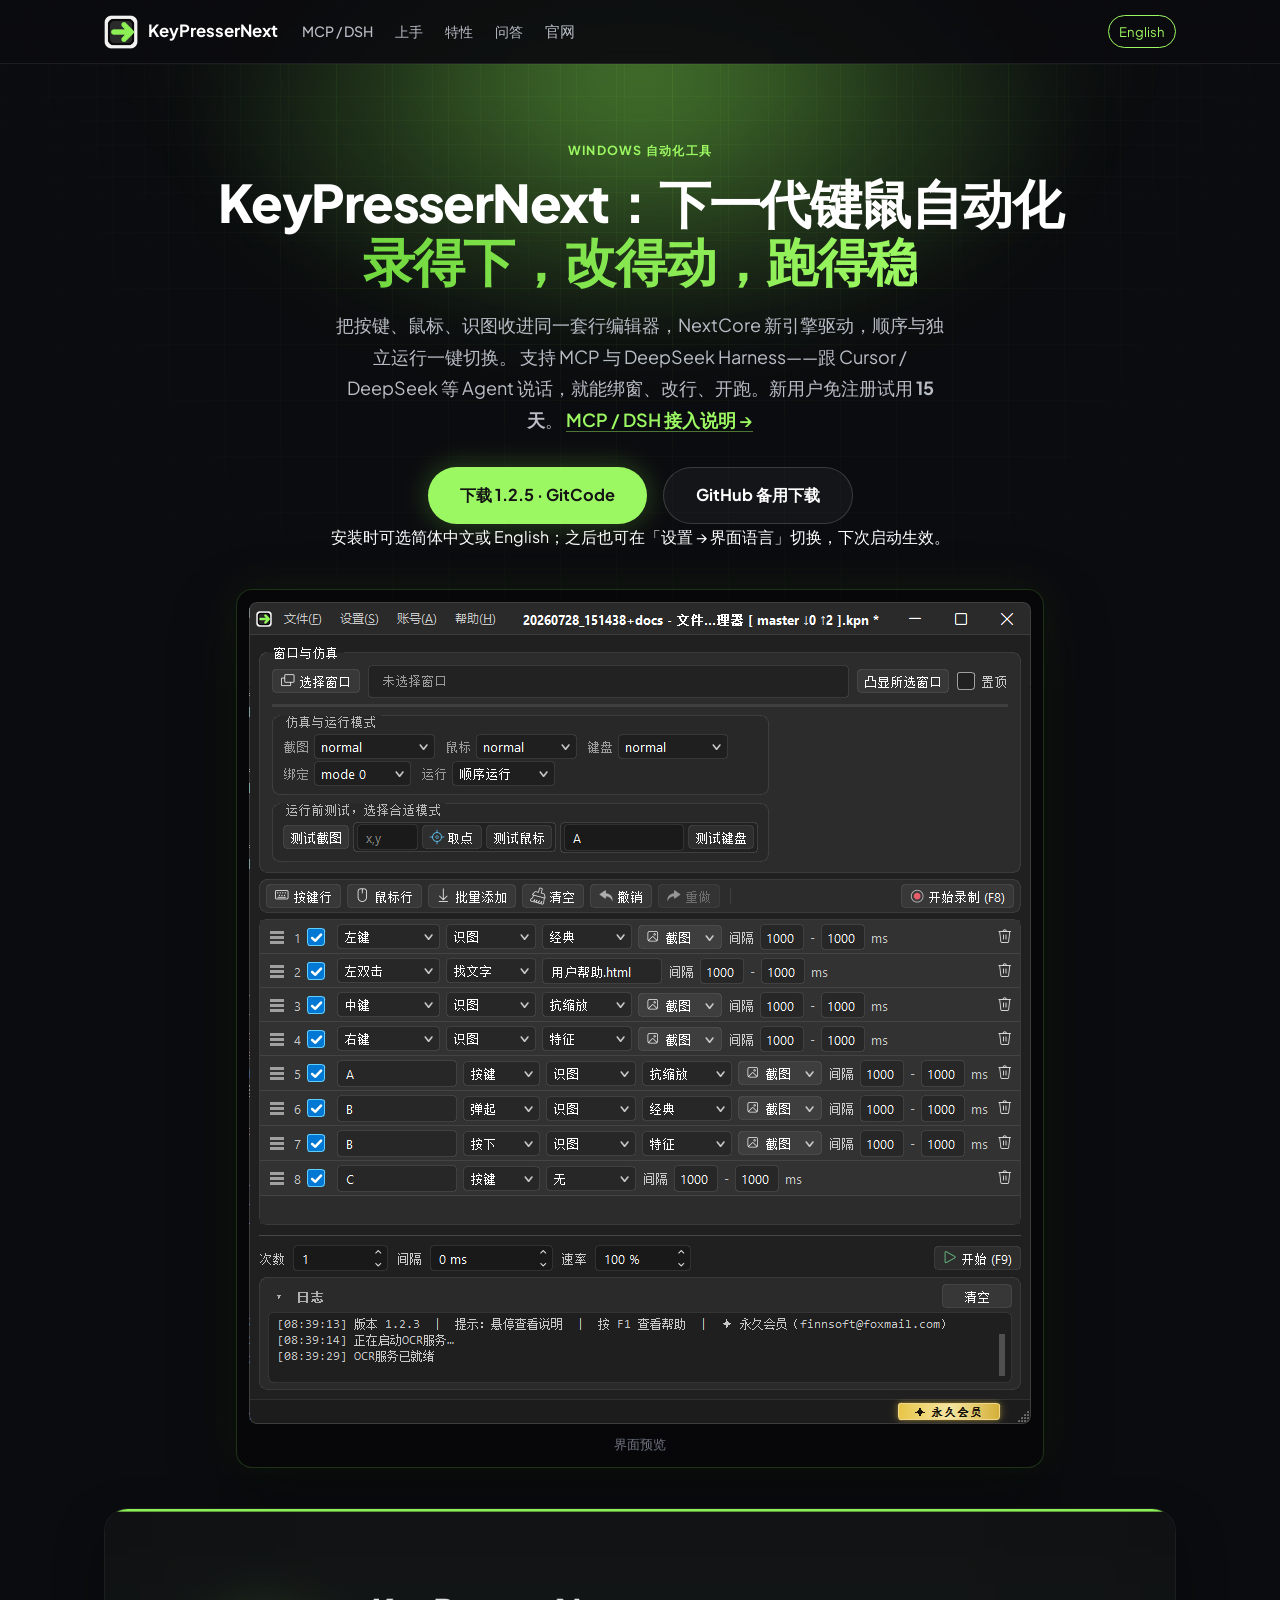
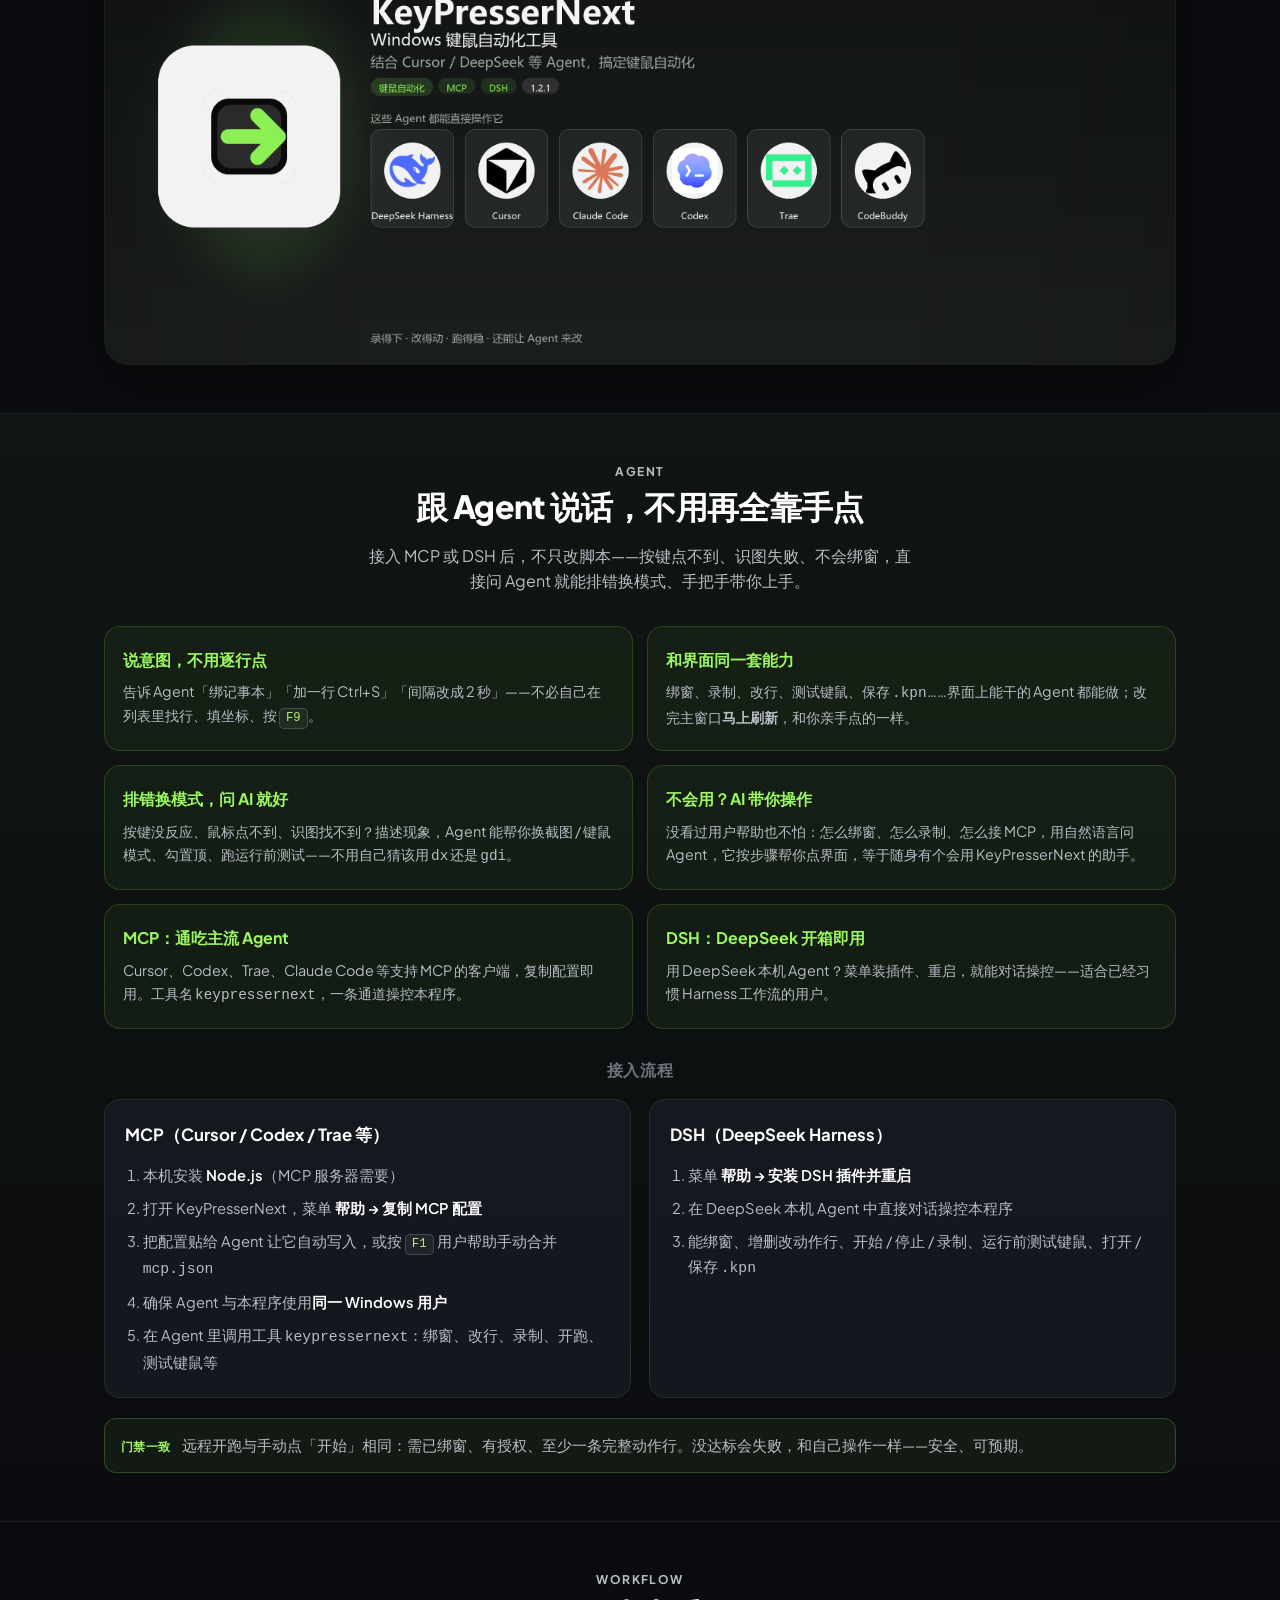
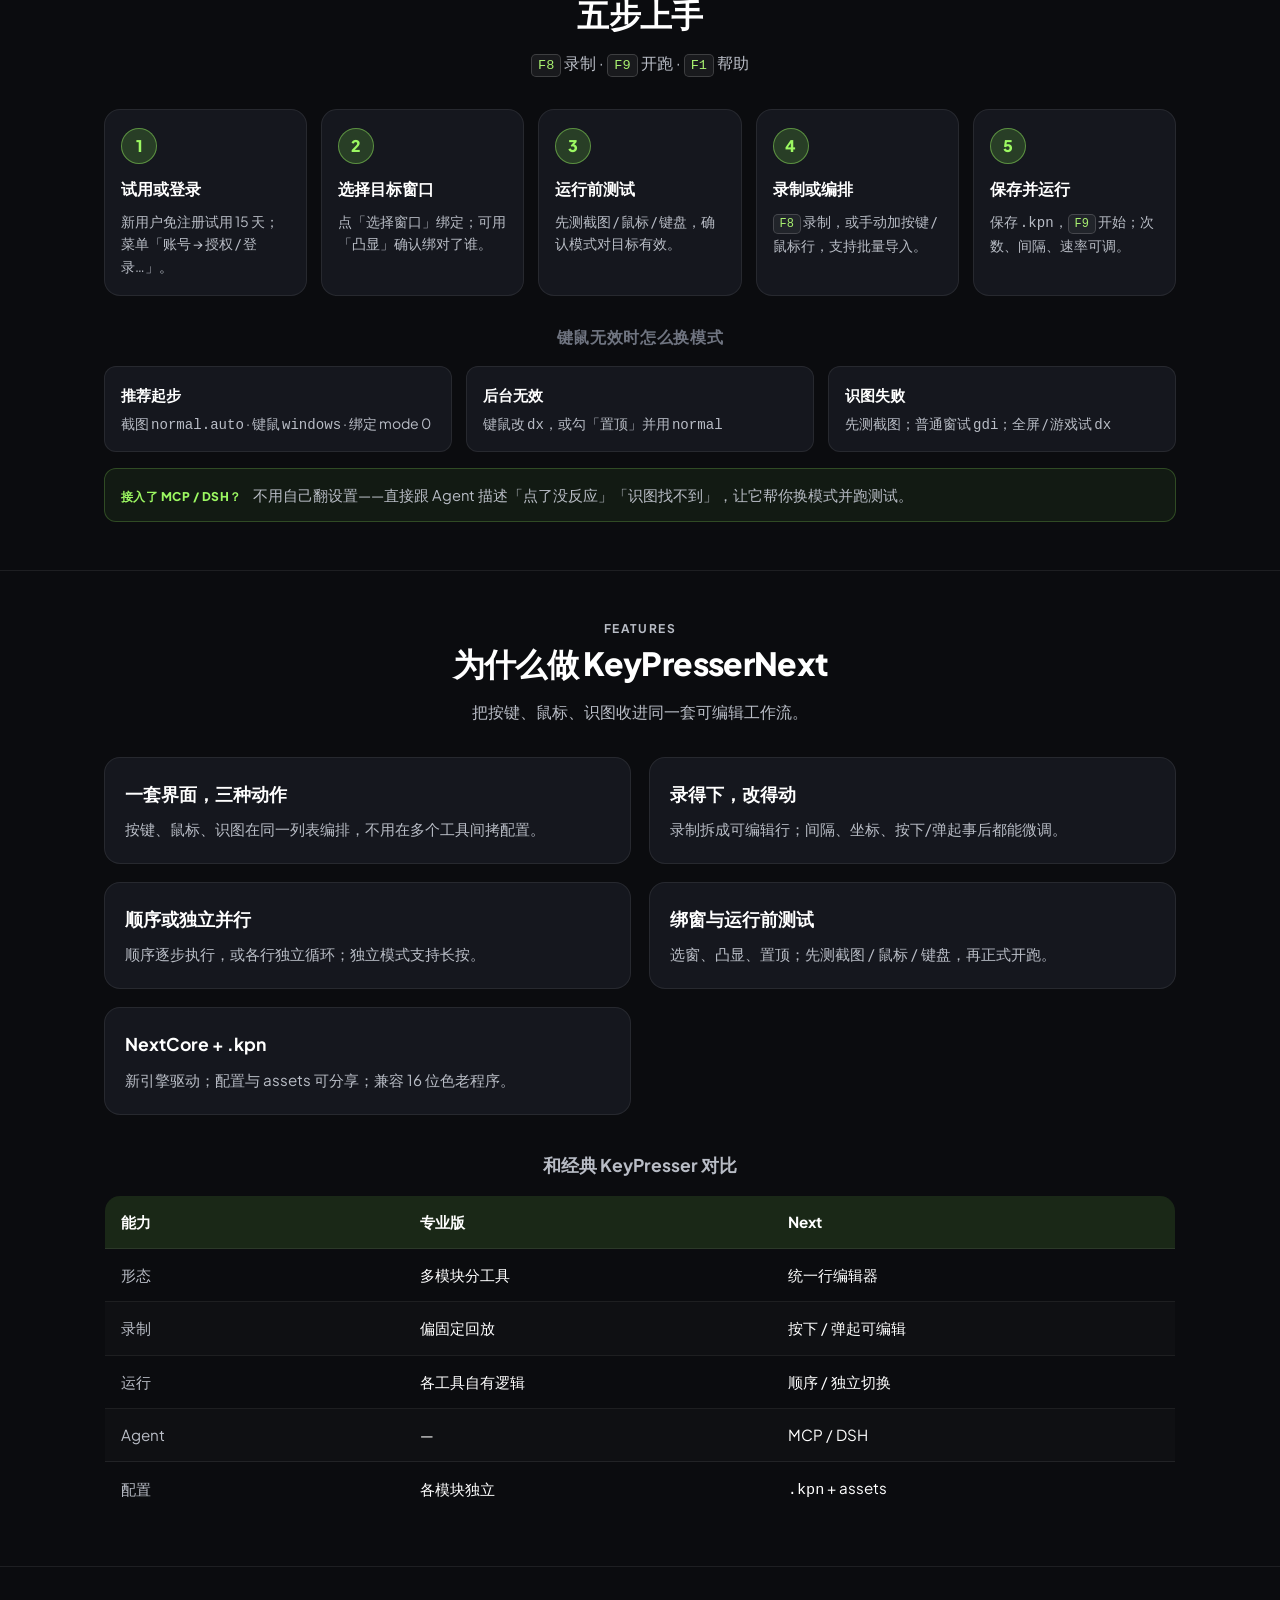
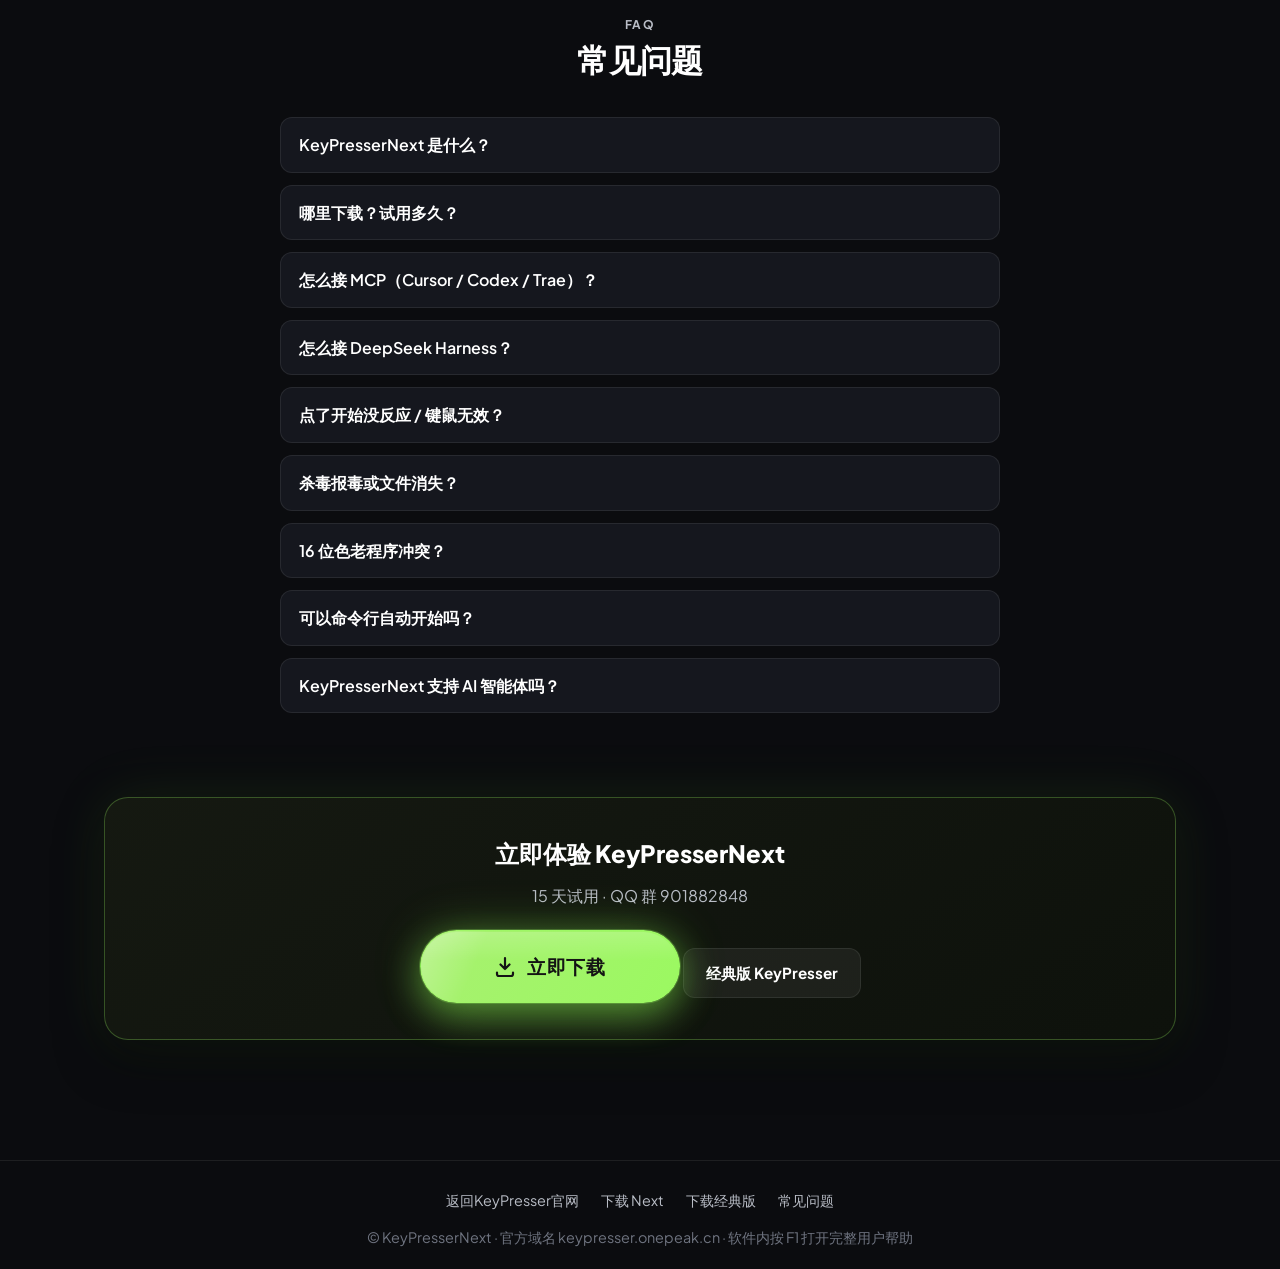
==== commit 19a2fce6: "Explain how to select the interface language" ====
--- a/index.html
+++ b/index.html
@@ -94,7 +94,7 @@
             ]
           },
           "significantLink": [
-            "https://gitcode.com/wang161019/Keypressernext/releases/download/KeyPresserNext1.2.5/KeyPresserNext-1.2.5-setup.exe",
+            "https://gitcode.com/FinnWang/Keypressernext/releases/download/KeyPresserNext1.2.5/KeyPresserNext-1.2.5-setup.exe",
             "https://www.bilibili.com/video/BV1tk8c6tEES/",
             "https://keypresser.onepeak.cn/",
             "https://keypresser.onepeak.cn/llms.txt"
@@ -151,8 +151,8 @@
           "screenshot": "https://keypresser.onepeak.cn/keypresser-next-preview.png",
           "description": "KeyPresserNext 是 KeyPresser 品牌下的下一代 Windows 自动化工具。支持 MCP 与 DeepSeek Harness：Cursor、Claude Code、Codex 等 Agent 可直接选窗、改行、开跑。核心定义：把按键、鼠标点击与识图收进同一套可编辑行列表；录制结果可微调；顺序运行与独立并行一键切换；由 NextCore 驱动。现已开放下载。",
           "url": "https://keypressernext.onepeak.cn/",
-          "downloadUrl": "https://gitcode.com/wang161019/Keypressernext/releases/download/KeyPresserNext1.2.5/KeyPresserNext-1.2.5-setup.exe",
-          "installUrl": "https://gitcode.com/wang161019/Keypressernext/releases/download/KeyPresserNext1.2.5/KeyPresserNext-1.2.5-setup.exe",
+          "downloadUrl": "https://gitcode.com/FinnWang/Keypressernext/releases/download/KeyPresserNext1.2.5/KeyPresserNext-1.2.5-setup.exe",
+          "installUrl": "https://gitcode.com/FinnWang/Keypressernext/releases/download/KeyPresserNext1.2.5/KeyPresserNext-1.2.5-setup.exe",
           "image": "https://keypresser.onepeak.cn/keypresser-next-preview.png",
           "publisher": {
             "@id": "https://keypresser.onepeak.cn/#organization"
@@ -169,7 +169,7 @@
             "price": "0",
             "priceCurrency": "CNY",
             "availability": "https://schema.org/InStock",
-            "url": "https://gitcode.com/wang161019/Keypressernext/releases/download/KeyPresserNext1.2.5/KeyPresserNext-1.2.5-setup.exe",
+            "url": "https://gitcode.com/FinnWang/Keypressernext/releases/download/KeyPresserNext1.2.5/KeyPresserNext-1.2.5-setup.exe",
             "description": "安装包免费下载；新用户免注册试用 15 天，长期使用需会员授权。"
           }
         },
@@ -1331,9 +1331,10 @@
                 <a href="#agent">MCP / DSH 接入说明 →</a>
             </p>
             <div class="hero-download-buttons">
-                <a class="download-btn primary" href="https://gitcode.com/wang161019/Keypressernext/releases/download/KeyPresserNext1.2.5/KeyPresserNext-1.2.5-setup.exe" target="_blank" rel="noopener noreferrer">下载 1.2.5 · GitCode</a>
+                <a class="download-btn primary" href="https://gitcode.com/FinnWang/Keypressernext/releases/download/KeyPresserNext1.2.5/KeyPresserNext-1.2.5-setup.exe" target="_blank" rel="noopener noreferrer">下载 1.2.5 · GitCode</a>
                 <a class="download-btn secondary" href="https://github.com/FinnWang-CN/KeyPresserNext/releases/download/KeyPresserNext1.2.5/KeyPresserNext-1.2.5-setup.exe" target="_blank" rel="noopener noreferrer">GitHub 备用下载</a>
             </div>
+            <p>安装时可选简体中文或 English；之后也可在「设置 → 界面语言」切换，下次启动生效。</p>
             <div class="preview-block">
                 <img src="keypresser-next-preview.png" alt="KeyPresserNext 主界面：窗口绑定、动作行列表、运行参数与日志" width="782" height="822" loading="eager" onclick="openImageModal(this.src)">
                 <p class="preview-caption">界面预览</p>
@@ -1553,7 +1554,7 @@
                 </details>
                 <details>
                     <summary>哪里下载？试用多久？</summary>
-                    <div class="faq-a">点本页的 GitCode 或 GitHub 下载按钮，或打开 <a href="https://gitcode.com/wang161019/Keypressernext/releases/download/KeyPresserNext1.2.5/KeyPresserNext-1.2.5-setup.exe" target="_blank" rel="noopener noreferrer">安装包链接</a>。新安装免注册试用 <strong>15 天</strong>。经典版仍在 <a href="https://keypresser.onepeak.cn/index.html#download">官网</a>。试用结束后，继续使用需要会员授权。</div>
+                    <div class="faq-a">点本页的 GitCode 或 GitHub 下载按钮，或打开 <a href="https://gitcode.com/FinnWang/Keypressernext/releases/download/KeyPresserNext1.2.5/KeyPresserNext-1.2.5-setup.exe" target="_blank" rel="noopener noreferrer">安装包链接</a>。新安装免注册试用 <strong>15 天</strong>。经典版仍在 <a href="https://keypresser.onepeak.cn/index.html#download">官网</a>。试用结束后，继续使用需要会员授权。</div>
                 </details>
                 <details>
                     <summary>怎么接 MCP（Cursor / Codex / Trae）？</summary>
@@ -1593,7 +1594,7 @@
                 <h2>立即体验 KeyPresserNext</h2>
                 <p>15 天试用 · QQ 群 901882848</p>
                 <div class="hero-actions" style="margin-bottom: 0;">
-                    <a class="btn btn-download" href="https://gitcode.com/wang161019/Keypressernext/releases/download/KeyPresserNext1.2.5/KeyPresserNext-1.2.5-setup.exe" target="_blank" rel="noopener noreferrer">
+                    <a class="btn btn-download" href="https://gitcode.com/FinnWang/Keypressernext/releases/download/KeyPresserNext1.2.5/KeyPresserNext-1.2.5-setup.exe" target="_blank" rel="noopener noreferrer">
                         <svg class="dl-icon" viewBox="0 0 24 24" fill="none" aria-hidden="true">
                             <path d="M12 3v11m0 0l-4.5-4.5M12 14l4.5-4.5" stroke="currentColor" stroke-width="2.2" stroke-linecap="round" stroke-linejoin="round"/>
                             <path d="M4 17.5V19a2 2 0 002 2h12a2 2 0 002-2v-1.5" stroke="currentColor" stroke-width="2.2" stroke-linecap="round"/>
@@ -1609,7 +1610,7 @@
     <footer>
         <div class="container">
             <a href="https://keypresser.onepeak.cn/index.html">返回KeyPresser官网</a>
-            <a href="https://gitcode.com/wang161019/Keypressernext/releases/download/KeyPresserNext1.2.5/KeyPresserNext-1.2.5-setup.exe" target="_blank" rel="noopener noreferrer">下载 Next</a>
+            <a href="https://gitcode.com/FinnWang/Keypressernext/releases/download/KeyPresserNext1.2.5/KeyPresserNext-1.2.5-setup.exe" target="_blank" rel="noopener noreferrer">下载 Next</a>
             <a href="https://keypresser.onepeak.cn/index.html#download">下载经典版</a>
             <a href="#faq">常见问题</a>
             <p style="margin-top: 14px;">© KeyPresserNext · 官方域名 keypresser.onepeak.cn · 软件内按 F1 打开完整用户帮助</p>
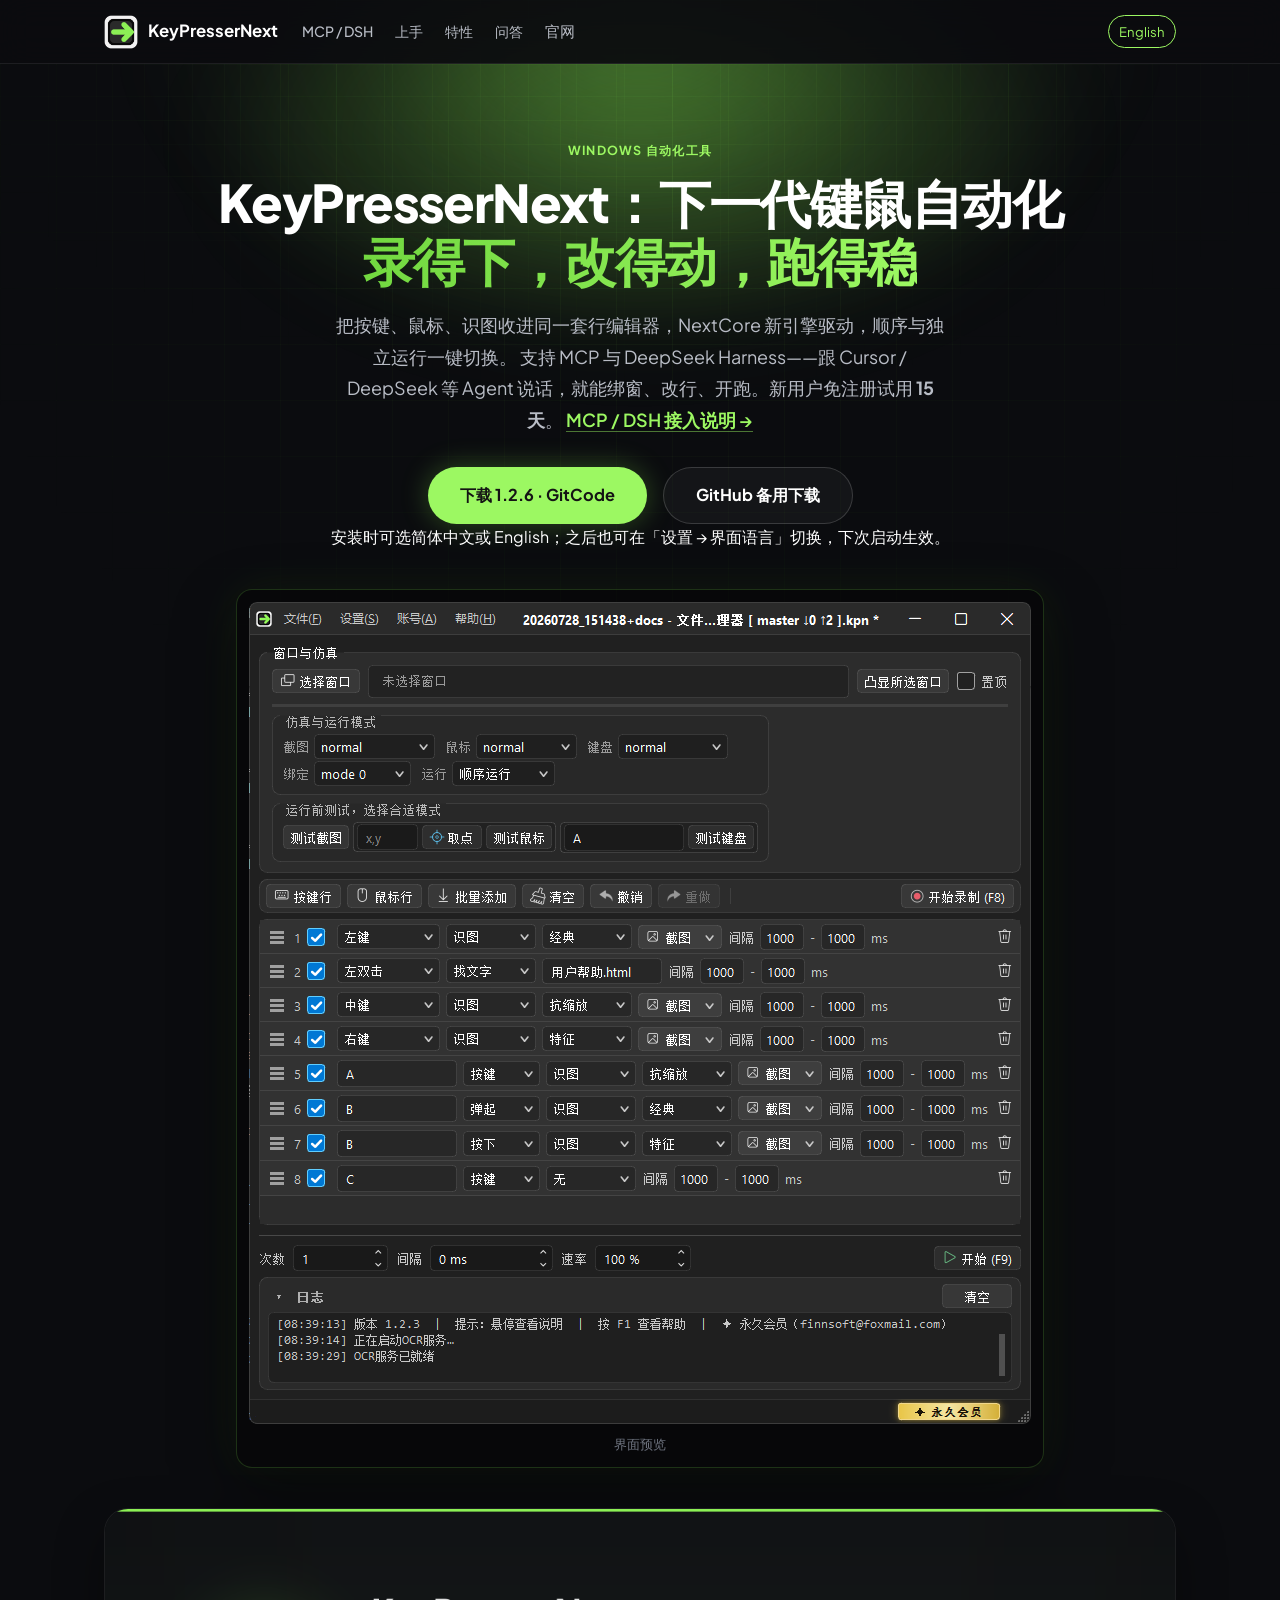
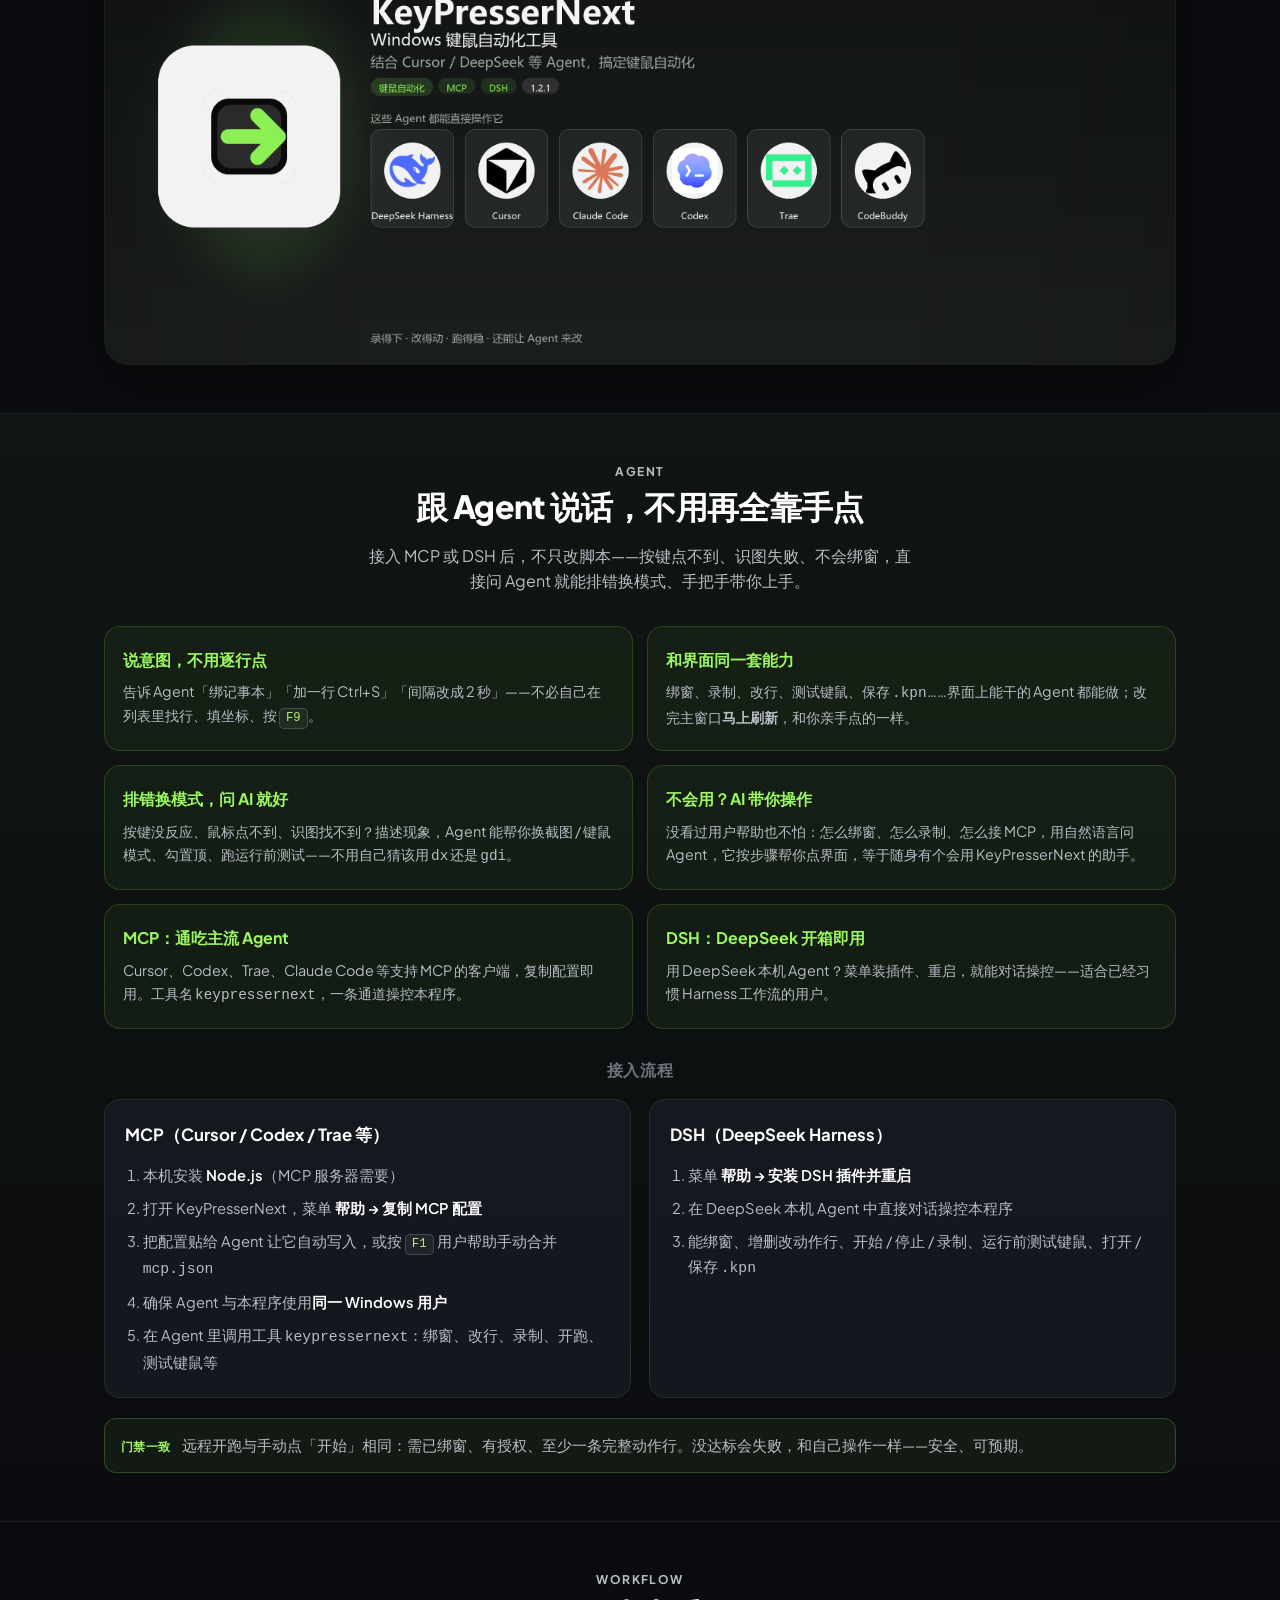
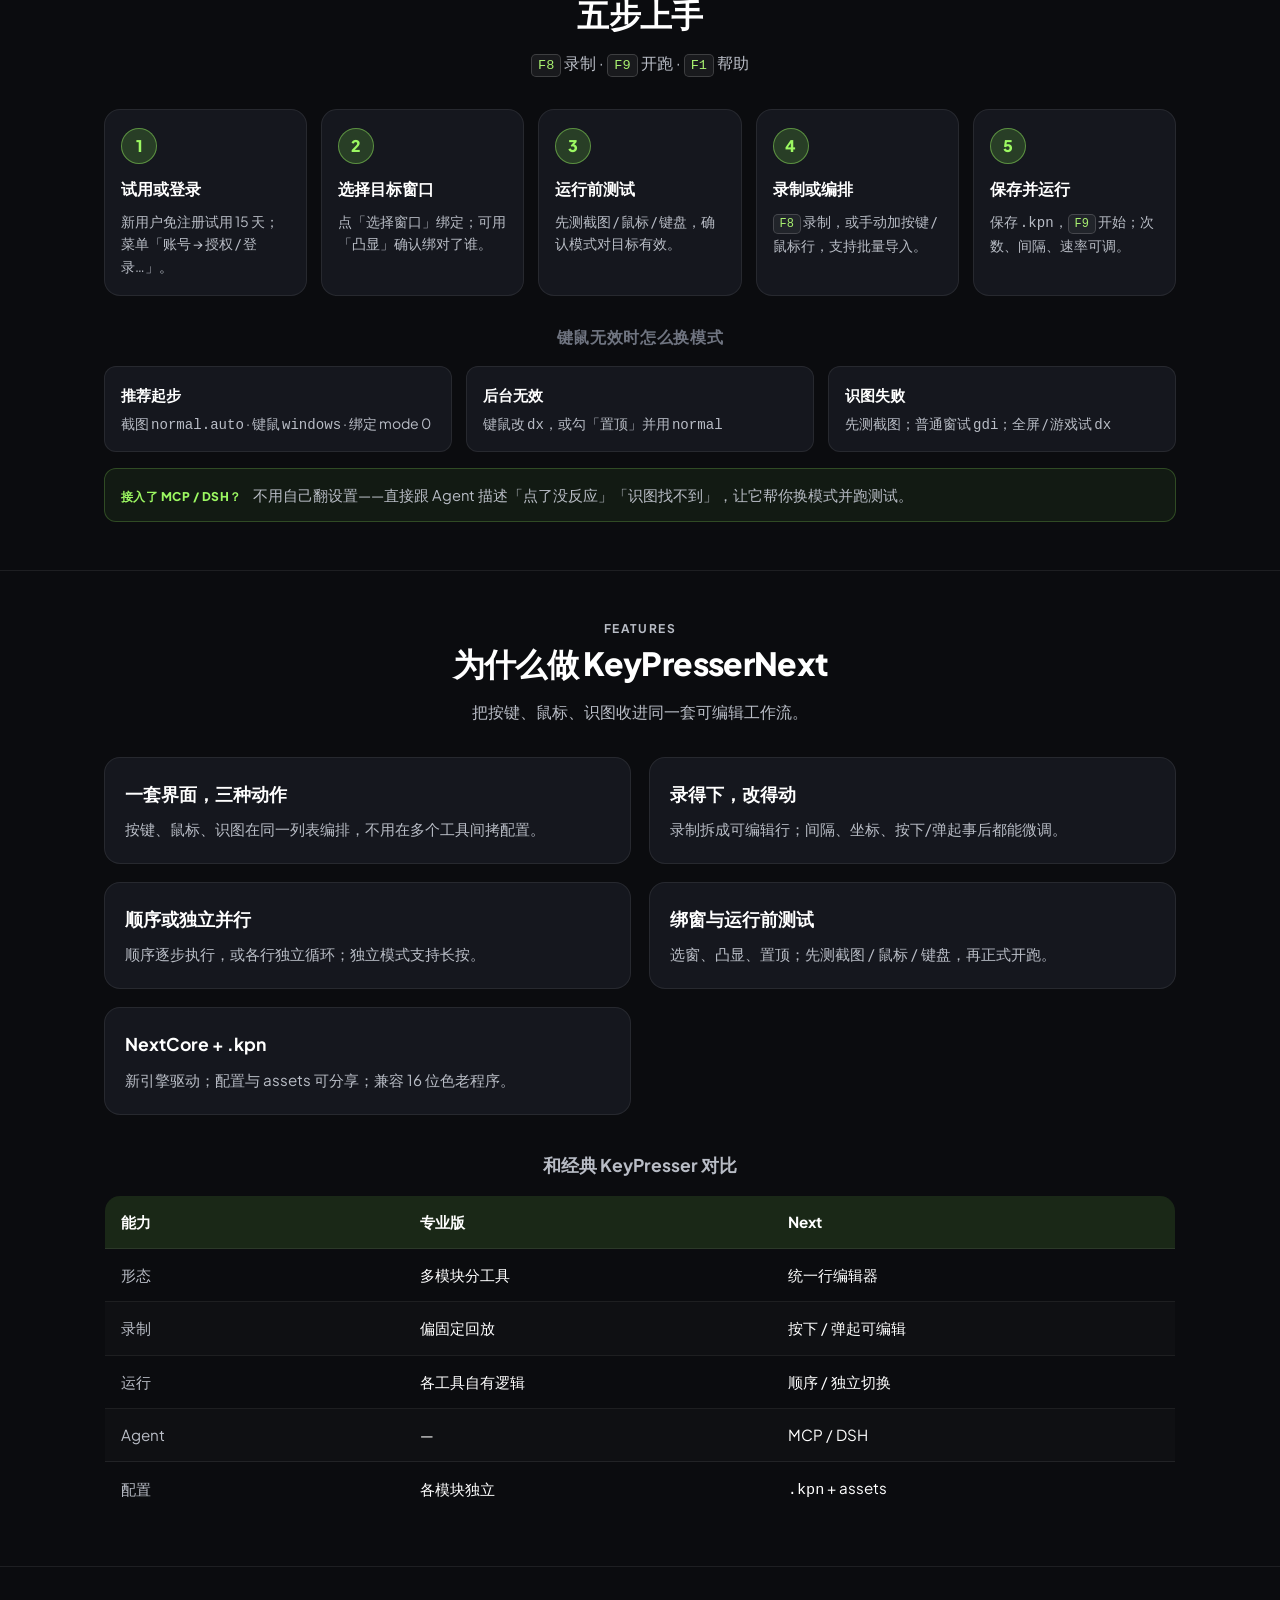
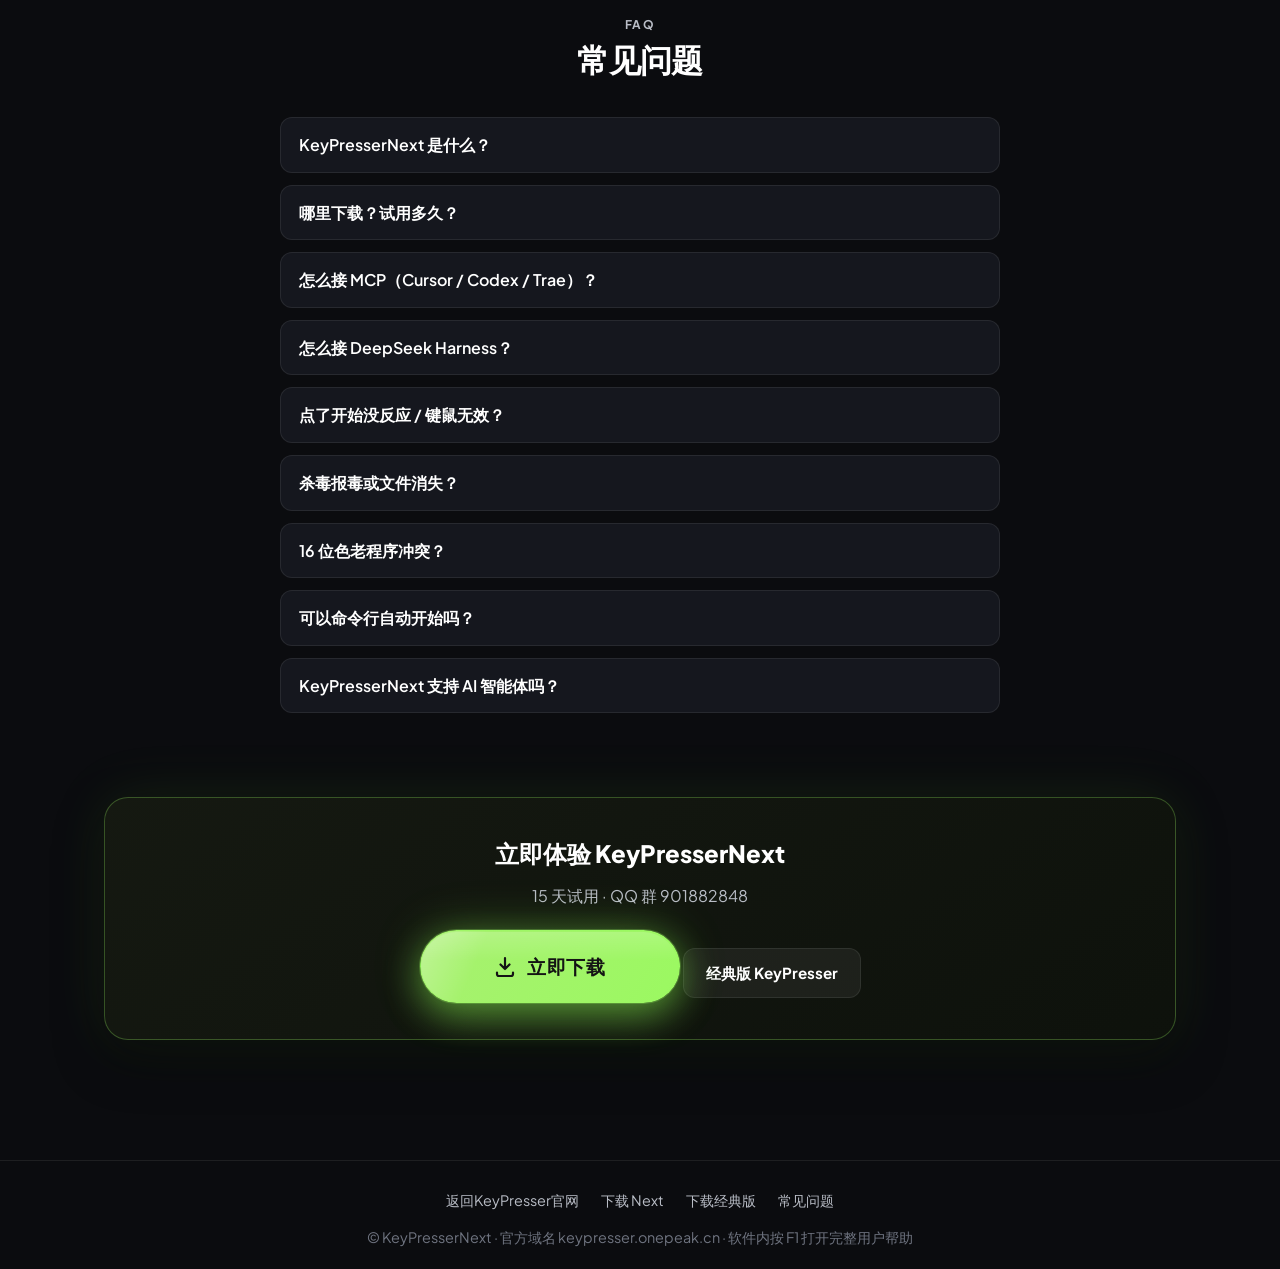
==== commit 189b52a7: "Publish 1.2.6 downloads and English interface screenshots" ====
--- a/index.html
+++ b/index.html
@@ -94,7 +94,7 @@
             ]
           },
           "significantLink": [
-            "https://gitcode.com/FinnWang/Keypressernext/releases/download/KeyPresserNext1.2.5/KeyPresserNext-1.2.5-setup.exe",
+            "https://gitcode.com/FinnWang/Keypressernext/releases/download/KeyPresserNext1.2.6/KeyPresserNext-1.2.6-setup.exe",
             "https://www.bilibili.com/video/BV1tk8c6tEES/",
             "https://keypresser.onepeak.cn/",
             "https://keypresser.onepeak.cn/llms.txt"
@@ -127,7 +127,7 @@
           "applicationSubCategory": "Automation",
           "operatingSystem": "Windows 10, Windows 11",
           "softwareRequirements": "Windows 10 或更高版本",
-          "softwareVersion": "1.2.5",
+          "softwareVersion": "1.2.6",
           "inLanguage": ["zh-CN", "en"],
           "isAccessibleForFree": true,
           "slogan": "录得下，改得动，跑得稳",
@@ -151,8 +151,8 @@
           "screenshot": "https://keypresser.onepeak.cn/keypresser-next-preview.png",
           "description": "KeyPresserNext 是 KeyPresser 品牌下的下一代 Windows 自动化工具。支持 MCP 与 DeepSeek Harness：Cursor、Claude Code、Codex 等 Agent 可直接选窗、改行、开跑。核心定义：把按键、鼠标点击与识图收进同一套可编辑行列表；录制结果可微调；顺序运行与独立并行一键切换；由 NextCore 驱动。现已开放下载。",
           "url": "https://keypressernext.onepeak.cn/",
-          "downloadUrl": "https://gitcode.com/FinnWang/Keypressernext/releases/download/KeyPresserNext1.2.5/KeyPresserNext-1.2.5-setup.exe",
-          "installUrl": "https://gitcode.com/FinnWang/Keypressernext/releases/download/KeyPresserNext1.2.5/KeyPresserNext-1.2.5-setup.exe",
+          "downloadUrl": "https://gitcode.com/FinnWang/Keypressernext/releases/download/KeyPresserNext1.2.6/KeyPresserNext-1.2.6-setup.exe",
+          "installUrl": "https://gitcode.com/FinnWang/Keypressernext/releases/download/KeyPresserNext1.2.6/KeyPresserNext-1.2.6-setup.exe",
           "image": "https://keypresser.onepeak.cn/keypresser-next-preview.png",
           "publisher": {
             "@id": "https://keypresser.onepeak.cn/#organization"
@@ -169,7 +169,7 @@
             "price": "0",
             "priceCurrency": "CNY",
             "availability": "https://schema.org/InStock",
-            "url": "https://gitcode.com/FinnWang/Keypressernext/releases/download/KeyPresserNext1.2.5/KeyPresserNext-1.2.5-setup.exe",
+            "url": "https://gitcode.com/FinnWang/Keypressernext/releases/download/KeyPresserNext1.2.6/KeyPresserNext-1.2.6-setup.exe",
             "description": "安装包免费下载；新用户免注册试用 15 天，长期使用需会员授权。"
           }
         },
@@ -1331,8 +1331,8 @@
                 <a href="#agent">MCP / DSH 接入说明 →</a>
             </p>
             <div class="hero-download-buttons">
-                <a class="download-btn primary" href="https://gitcode.com/FinnWang/Keypressernext/releases/download/KeyPresserNext1.2.5/KeyPresserNext-1.2.5-setup.exe" target="_blank" rel="noopener noreferrer">下载 1.2.5 · GitCode</a>
-                <a class="download-btn secondary" href="https://github.com/FinnWang-CN/KeyPresserNext/releases/download/KeyPresserNext1.2.5/KeyPresserNext-1.2.5-setup.exe" target="_blank" rel="noopener noreferrer">GitHub 备用下载</a>
+                <a id="download" class="download-btn primary" href="https://gitcode.com/FinnWang/Keypressernext/releases/download/KeyPresserNext1.2.6/KeyPresserNext-1.2.6-setup.exe" target="_blank" rel="noopener noreferrer">下载 1.2.6 · GitCode</a>
+                <a class="download-btn secondary" href="https://github.com/FinnWang-CN/KeyPresserNext/releases/download/KeyPresserNext1.2.6/KeyPresserNext-1.2.6-setup.exe" target="_blank" rel="noopener noreferrer">GitHub 备用下载</a>
             </div>
             <p>安装时可选简体中文或 English；之后也可在「设置 → 界面语言」切换，下次启动生效。</p>
             <div class="preview-block">
@@ -1554,7 +1554,7 @@
                 </details>
                 <details>
                     <summary>哪里下载？试用多久？</summary>
-                    <div class="faq-a">点本页的 GitCode 或 GitHub 下载按钮，或打开 <a href="https://gitcode.com/FinnWang/Keypressernext/releases/download/KeyPresserNext1.2.5/KeyPresserNext-1.2.5-setup.exe" target="_blank" rel="noopener noreferrer">安装包链接</a>。新安装免注册试用 <strong>15 天</strong>。经典版仍在 <a href="https://keypresser.onepeak.cn/index.html#download">官网</a>。试用结束后，继续使用需要会员授权。</div>
+                    <div class="faq-a">点本页的 GitCode 或 GitHub 下载按钮，或打开 <a href="https://gitcode.com/FinnWang/Keypressernext/releases/download/KeyPresserNext1.2.6/KeyPresserNext-1.2.6-setup.exe" target="_blank" rel="noopener noreferrer">安装包链接</a>。新安装免注册试用 <strong>15 天</strong>。经典版仍在 <a href="https://keypresser.onepeak.cn/index.html#download">官网</a>。试用结束后，继续使用需要会员授权。</div>
                 </details>
                 <details>
                     <summary>怎么接 MCP（Cursor / Codex / Trae）？</summary>
@@ -1594,7 +1594,7 @@
                 <h2>立即体验 KeyPresserNext</h2>
                 <p>15 天试用 · QQ 群 901882848</p>
                 <div class="hero-actions" style="margin-bottom: 0;">
-                    <a class="btn btn-download" href="https://gitcode.com/FinnWang/Keypressernext/releases/download/KeyPresserNext1.2.5/KeyPresserNext-1.2.5-setup.exe" target="_blank" rel="noopener noreferrer">
+                    <a class="btn btn-download" href="https://gitcode.com/FinnWang/Keypressernext/releases/download/KeyPresserNext1.2.6/KeyPresserNext-1.2.6-setup.exe" target="_blank" rel="noopener noreferrer">
                         <svg class="dl-icon" viewBox="0 0 24 24" fill="none" aria-hidden="true">
                             <path d="M12 3v11m0 0l-4.5-4.5M12 14l4.5-4.5" stroke="currentColor" stroke-width="2.2" stroke-linecap="round" stroke-linejoin="round"/>
                             <path d="M4 17.5V19a2 2 0 002 2h12a2 2 0 002-2v-1.5" stroke="currentColor" stroke-width="2.2" stroke-linecap="round"/>
@@ -1610,7 +1610,7 @@
     <footer>
         <div class="container">
             <a href="https://keypresser.onepeak.cn/index.html">返回KeyPresser官网</a>
-            <a href="https://gitcode.com/FinnWang/Keypressernext/releases/download/KeyPresserNext1.2.5/KeyPresserNext-1.2.5-setup.exe" target="_blank" rel="noopener noreferrer">下载 Next</a>
+            <a href="https://gitcode.com/FinnWang/Keypressernext/releases/download/KeyPresserNext1.2.6/KeyPresserNext-1.2.6-setup.exe" target="_blank" rel="noopener noreferrer">下载 Next</a>
             <a href="https://keypresser.onepeak.cn/index.html#download">下载经典版</a>
             <a href="#faq">常见问题</a>
             <p style="margin-top: 14px;">© KeyPresserNext · 官方域名 keypresser.onepeak.cn · 软件内按 F1 打开完整用户帮助</p>
